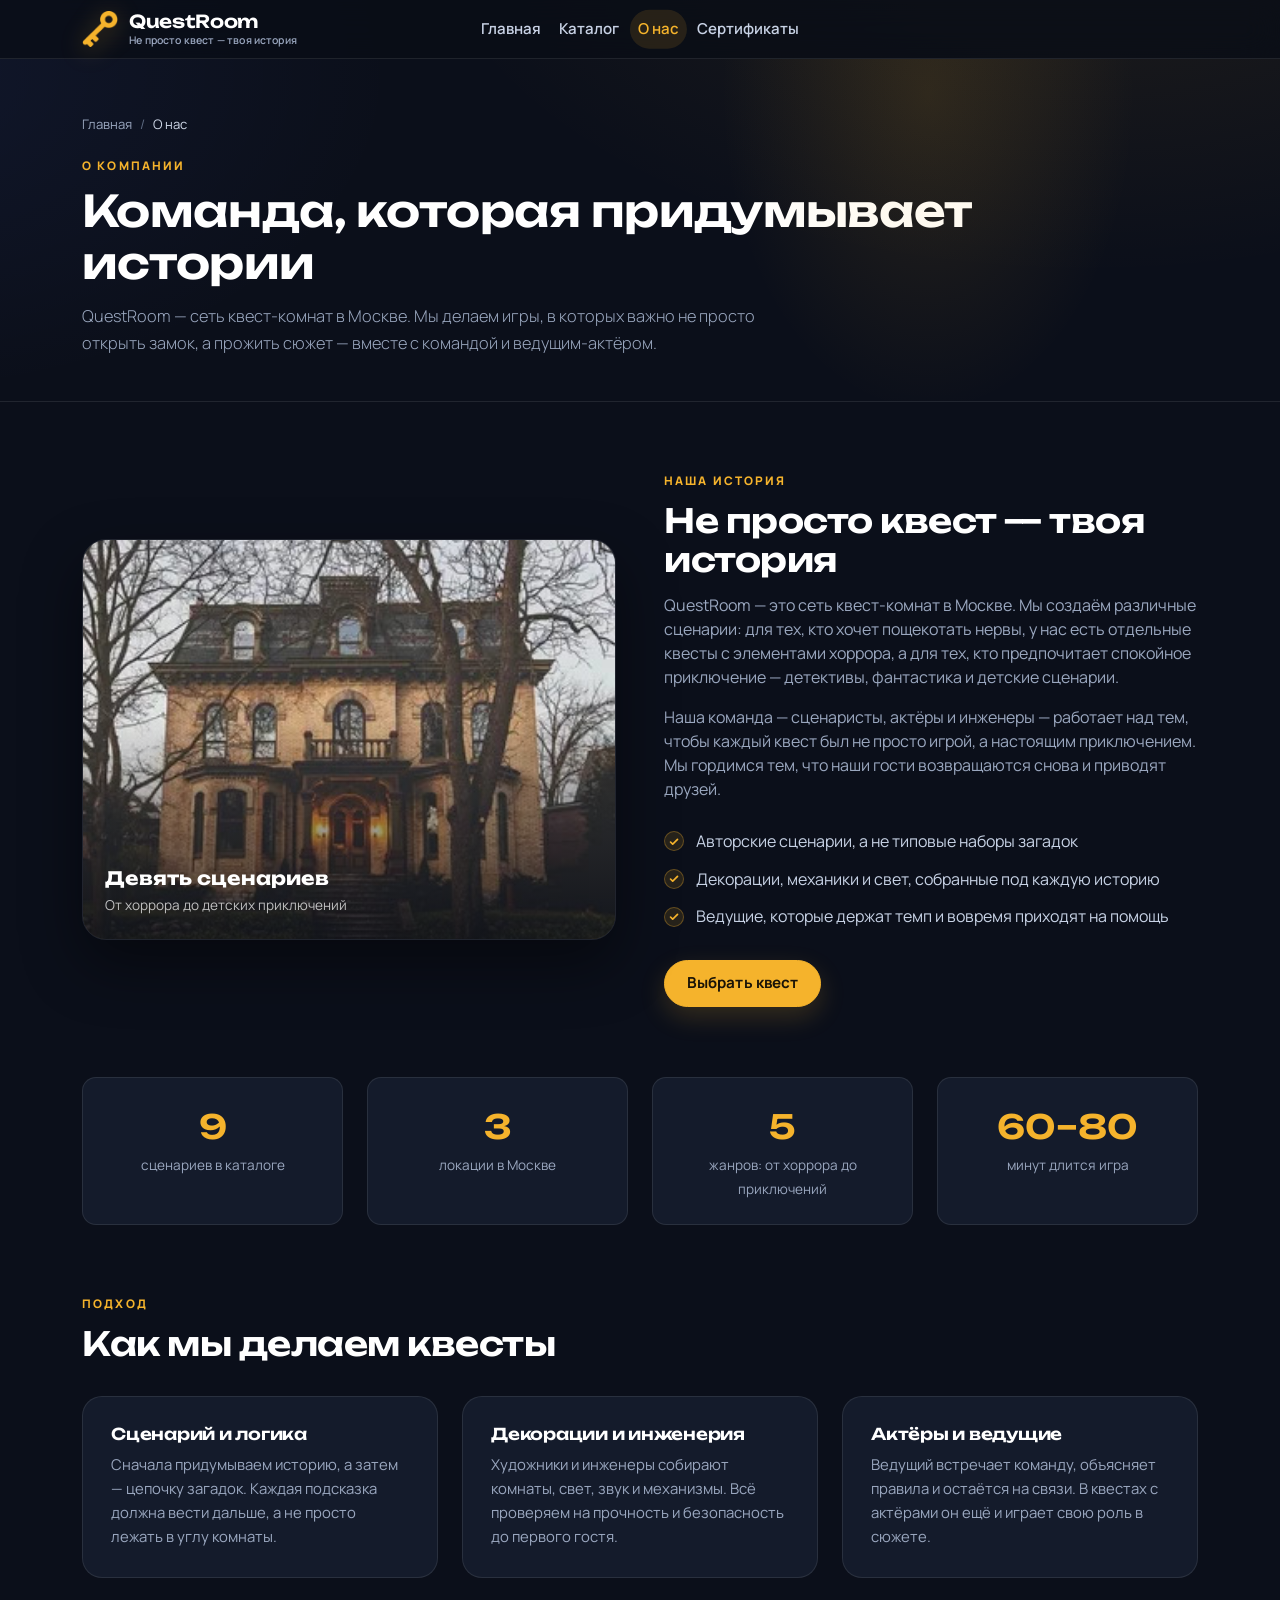
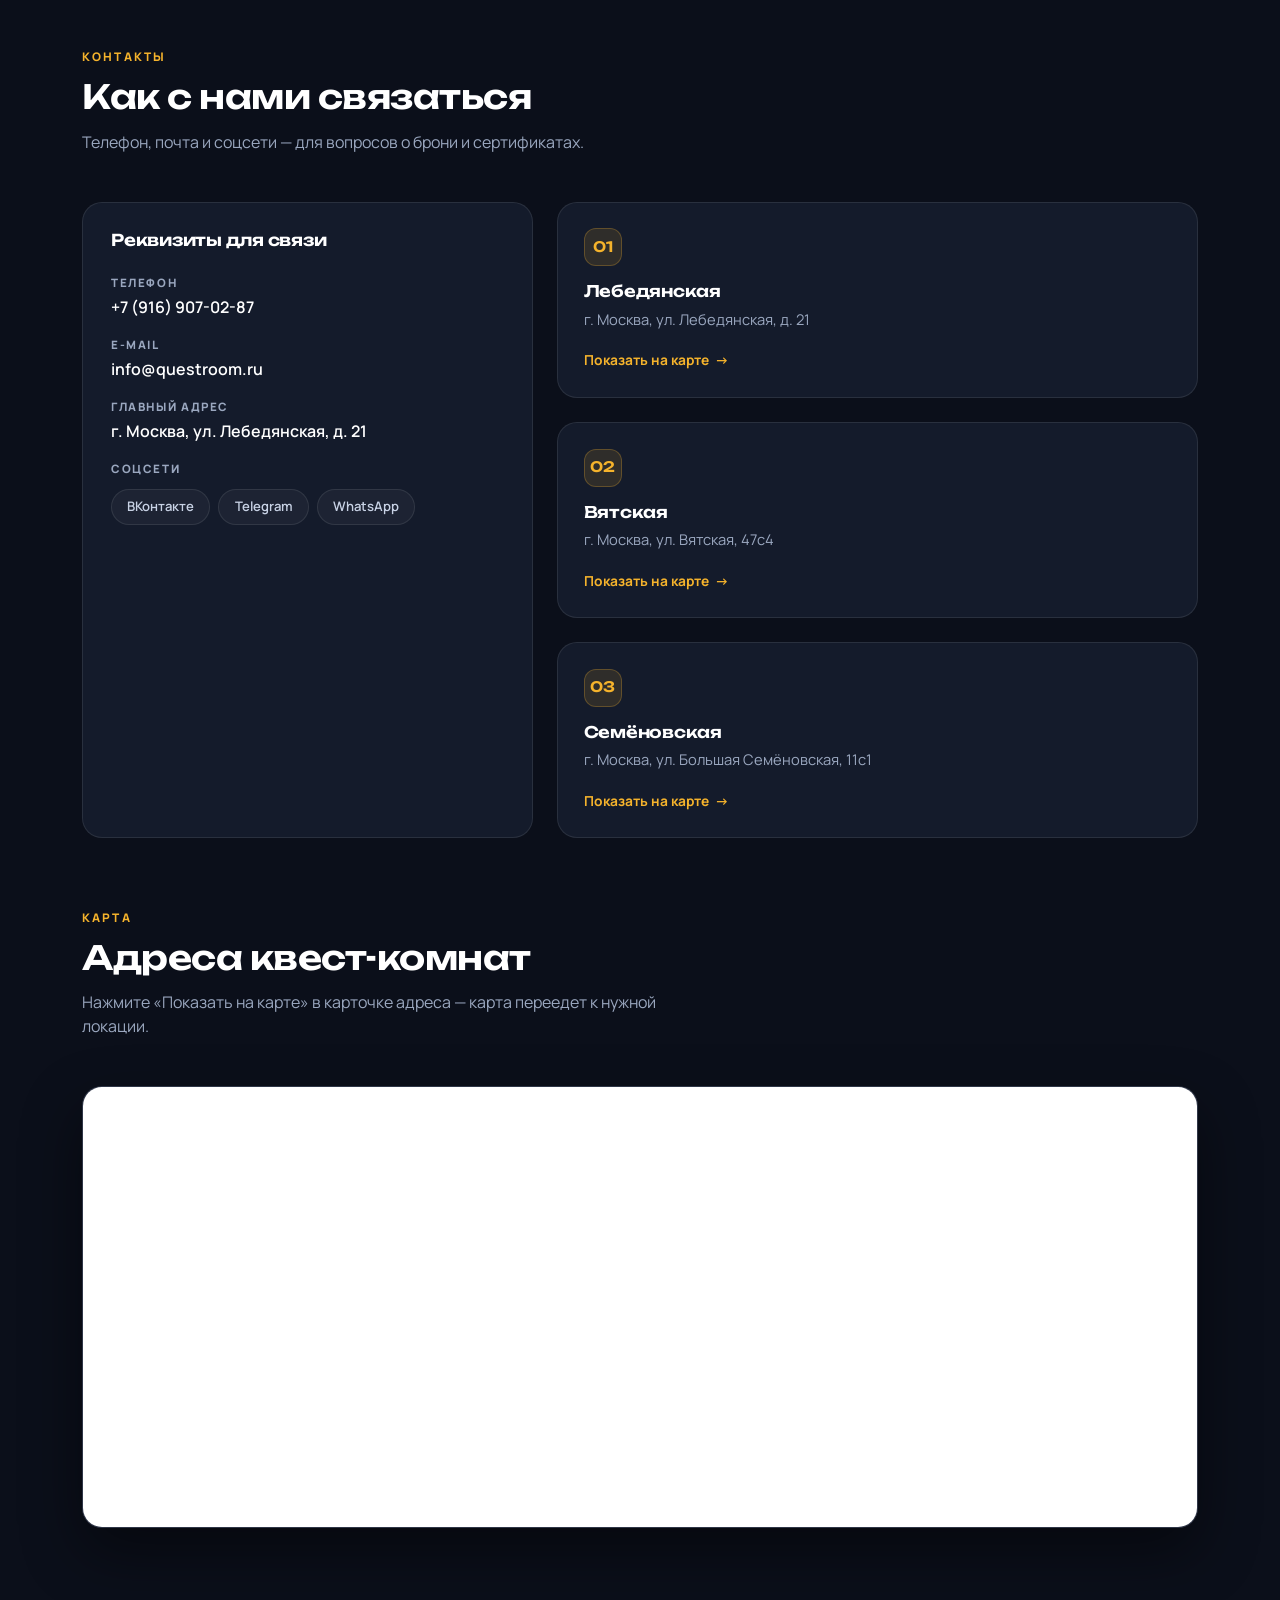
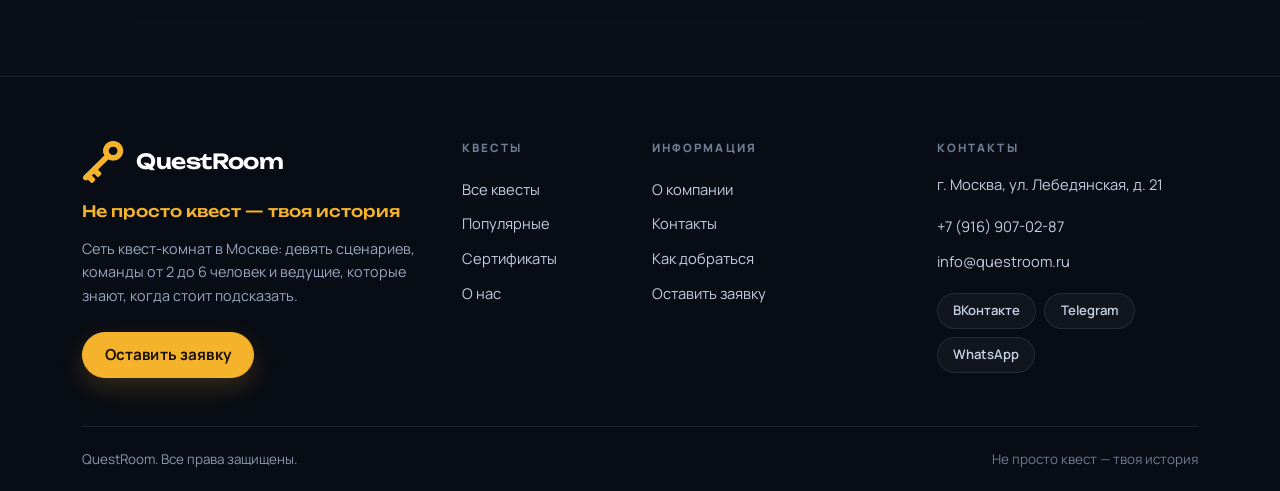
==== about.html @ 9e96d406 "Improve website" ====
<!DOCTYPE html>
<html lang="ru" data-bs-theme="dark">
<head>
  <meta charset="UTF-8">
  <meta name="viewport" content="width=device-width, initial-scale=1.0">
  <title>О компании — QuestRoom</title>
  <meta name="description" content="О компании QuestRoom: история, команда, адреса квест-комнат в Москве, контакты и карта.">
  <link rel="preconnect" href="https://fonts.googleapis.com">
  <link rel="preconnect" href="https://fonts.gstatic.com" crossorigin>
  <link href="https://fonts.googleapis.com/css2?family=Manrope:wght@400;500;600;700;800&family=Unbounded:wght@500;600;700&display=swap" rel="stylesheet">
  <link href="vendor/bootstrap/css/bootstrap.min.css" rel="stylesheet">
  <link rel="stylesheet" href="css/custom.css">
</head>
<body>

  <!-- Шапка -->
  <header class="site-header">
    <nav class="navbar navbar-expand-lg site-nav" aria-label="Основная навигация">
      <div class="container navbar-container">

        <a class="navbar-brand" href="index.html">
          <img src="images/quest-logo-gold.png" class="brand-logo" alt="" width="36" height="36">
          <span class="brand-text">
            <span class="brand-name">QuestRoom</span>
            <span class="brand-tagline">Не просто квест — твоя история</span>
          </span>
        </a>

        <button class="navbar-toggler" type="button" data-bs-toggle="collapse" data-bs-target="#mainNavbar" aria-controls="mainNavbar" aria-expanded="false" aria-label="Переключить навигацию">
          <span class="navbar-toggler-icon"></span>
        </button>

        <div class="collapse navbar-collapse" id="mainNavbar">
          <ul class="navbar-nav">
            <li class="nav-item"><a class="nav-link" href="index.html">Главная</a></li>
            <li class="nav-item"><a class="nav-link" href="catalog.html">Каталог</a></li>
            <li class="nav-item"><a class="nav-link active" aria-current="page" href="about.html">О нас</a></li>
            <li class="nav-item"><a class="nav-link" href="certificates.html">Сертификаты</a></li>
          </ul>
        </div>

      </div>
    </nav>
  </header>

  <section class="page-hero">
    <div class="container">
      <nav aria-label="breadcrumb">
        <ol class="breadcrumb">
          <li class="breadcrumb-item"><a href="index.html">Главная</a></li>
          <li class="breadcrumb-item active" aria-current="page">О нас</li>
        </ol>
      </nav>

      <span class="section-kicker">О компании</span>
      <h1>Команда, которая придумывает истории</h1>
      <p class="lead">
        QuestRoom — сеть квест-комнат в Москве. Мы делаем игры, в которых важно не просто
        открыть замок, а прожить сюжет — вместе с командой и ведущим-актёром.
      </p>
    </div>
  </section>

  <main>

    <!-- История компании -->
    <section class="section">
      <div class="container">
        <div class="row align-items-center g-4 g-lg-5">

          <div class="col-12 col-lg-6">
            <div class="about-media">
              <img src="images/quest-mansion.jpg" alt="Квест-комната «Тайна старого особняка»">
              <div class="about-media-caption">
                <strong>Девять сценариев</strong>
                <span>От хоррора до детских приключений</span>
              </div>
            </div>
          </div>

          <div class="col-12 col-lg-6">
            <span class="section-kicker">Наша история</span>
            <h2 class="section-title">Не просто квест — твоя история</h2>
            <p class="section-lead">
              QuestRoom — это сеть квест-комнат в Москве. Мы создаём различные сценарии:
              для тех, кто хочет пощекотать нервы, у нас есть отдельные квесты с элементами
              хоррора, а для тех, кто предпочитает спокойное приключение — детективы,
              фантастика и детские сценарии.
            </p>
            <p class="text-muted">
              Наша команда — сценаристы, актёры и инженеры — работает над тем, чтобы каждый
              квест был не просто игрой, а настоящим приключением. Мы гордимся тем, что наши
              гости возвращаются снова и приводят друзей.
            </p>
            <ul class="check-list">
              <li>Авторские сценарии, а не типовые наборы загадок</li>
              <li>Декорации, механики и свет, собранные под каждую историю</li>
              <li>Ведущие, которые держат темп и вовремя приходят на помощь</li>
            </ul>
            <a class="btn btn-primary" href="catalog.html">Выбрать квест</a>
          </div>

        </div>
      </div>
    </section>

    <!-- Цифры -->
    <section class="section pt-0">
      <div class="container">
        <div class="row g-4">
          <div class="col-6 col-lg-3">
            <div class="stat-card">
              <strong>9</strong>
              <span>сценариев в каталоге</span>
            </div>
          </div>
          <div class="col-6 col-lg-3">
            <div class="stat-card">
              <strong>3</strong>
              <span>локации в Москве</span>
            </div>
          </div>
          <div class="col-6 col-lg-3">
            <div class="stat-card">
              <strong>5</strong>
              <span>жанров: от хоррора до приключений</span>
            </div>
          </div>
          <div class="col-6 col-lg-3">
            <div class="stat-card">
              <strong>60–80</strong>
              <span>минут длится игра</span>
            </div>
          </div>
        </div>
      </div>
    </section>

    <!-- Как мы работаем -->
    <section class="section pt-0">
      <div class="container">
        <div class="section-head">
          <div>
            <span class="section-kicker">Подход</span>
            <h2 class="section-title">Как мы делаем квесты</h2>
          </div>
        </div>

        <div class="row g-4">
          <div class="col-12 col-md-4 d-flex">
            <div class="info-card">
              <h3>Сценарий и логика</h3>
              <p>
                Сначала придумываем историю, а затем — цепочку загадок. Каждая подсказка
                должна вести дальше, а не просто лежать в углу комнаты.
              </p>
            </div>
          </div>
          <div class="col-12 col-md-4 d-flex">
            <div class="info-card">
              <h3>Декорации и инженерия</h3>
              <p>
                Художники и инженеры собирают комнаты, свет, звук и механизмы. Всё
                проверяем на прочность и безопасность до первого гостя.
              </p>
            </div>
          </div>
          <div class="col-12 col-md-4 d-flex">
            <div class="info-card">
              <h3>Актёры и ведущие</h3>
              <p>
                Ведущий встречает команду, объясняет правила и остаётся на связи.
                В квестах с актёрами он ещё и играет свою роль в сюжете.
              </p>
            </div>
          </div>
        </div>
      </div>
    </section>

    <!-- Контакты и адреса -->
    <section class="section pt-0" id="contacts">
      <div class="container">
        <div class="section-head">
          <div>
            <span class="section-kicker">Контакты</span>
            <h2 class="section-title">Как с нами связаться</h2>
            <p class="section-lead">Телефон, почта и соцсети — для вопросов о брони и сертификатах.</p>
          </div>
        </div>

        <div class="row g-4">

          <div class="col-12 col-lg-5">
            <div class="info-card">
              <h3>Реквизиты для связи</h3>
              <ul class="contact-list mt-4">
                <li>
                  <span class="contact-label">Телефон</span>
                  <a href="tel:+79169070287">+7 (916) 907-02-87</a>
                </li>
                <li>
                  <span class="contact-label">E-mail</span>
                  <a href="mailto:info@questroom.ru">info@questroom.ru</a>
                </li>
                <li>
                  <span class="contact-label">Главный адрес</span>
                  <span>г. Москва, ул. Лебедянская, д. 21</span>
                </li>
                <li>
                  <span class="contact-label">Соцсети</span>
                  <ul class="socials mt-2">
                    <li><a href="#" aria-label="ВКонтакте — ссылка-заглушка">ВКонтакте</a></li>
                    <li><a href="#" aria-label="Telegram — ссылка-заглушка">Telegram</a></li>
                    <li><a href="#" aria-label="WhatsApp — ссылка-заглушка">WhatsApp</a></li>
                  </ul>
                </li>
              </ul>
            </div>
          </div>

          <div class="col-12 col-lg-7">
            <div class="row g-4">

              <div class="col-12">
                <div class="location-card">
                  <span class="location-number">01</span>
                  <h3>Лебедянская</h3>
                  <address>г. Москва, ул. Лебедянская, д. 21</address>
                  <button type="button" class="link-accent" data-map-lat="55.5880" data-map-lon="37.6725" data-map-zoom="16">
                    Показать на карте <span aria-hidden="true">→</span>
                  </button>
                </div>
              </div>

              <div class="col-12">
                <div class="location-card">
                  <span class="location-number">02</span>
                  <h3>Вятская</h3>
                  <address>г. Москва, ул. Вятская, 47с4</address>
                  <button type="button" class="link-accent" data-map-lat="55.8018" data-map-lon="37.5757" data-map-zoom="16">
                    Показать на карте <span aria-hidden="true">→</span>
                  </button>
                </div>
              </div>

              <div class="col-12">
                <div class="location-card">
                  <span class="location-number">03</span>
                  <h3>Семёновская</h3>
                  <address>г. Москва, ул. Большая Семёновская, 11с1</address>
                  <button type="button" class="link-accent" data-map-lat="55.7828" data-map-lon="37.7043" data-map-zoom="16">
                    Показать на карте <span aria-hidden="true">→</span>
                  </button>
                </div>
              </div>

            </div>
          </div>

        </div>
      </div>
    </section>

    <!-- Карта -->
    <section class="section pt-0" id="map">
      <div class="container">
        <div class="section-head">
          <div>
            <span class="section-kicker">Карта</span>
            <h2 class="section-title">Адреса квест-комнат</h2>
            <p class="section-lead">Нажмите «Показать на карте» в карточке адреса — карта переедет к нужной локации.</p>
          </div>
        </div>

        <div class="map-frame">
          <iframe
            id="quest-map"
            src="https://yandex.ru/map-widget/v1/?ll=37.665%2C55.695&amp;z=11&amp;pt=37.7416%2C55.6328%2Cpm2rdm~37.5757%2C55.8018%2Cpm2rdm~37.7043%2C55.7828%2Cpm2rdm"
            title="Карта квест-комнат QuestRoom в Москве"
            allowfullscreen
          ></iframe>
        </div>
      </div>
    </section>

  </main>

  <!-- Подвал -->
  <footer class="site-footer">
    <div class="container">
      <div class="row g-4 g-lg-4">

        <div class="col-12 col-lg-4">
          <a class="footer-brand" href="index.html">
            <img src="images/quest-logo-gold.png" alt="" width="42" height="42">
            <span class="brand-name">QuestRoom</span>
          </a>
          <p class="footer-slogan">Не просто квест — твоя история</p>
          <p class="footer-text">
            Сеть квест-комнат в Москве: девять сценариев, команды от 2 до 6 человек
            и ведущие, которые знают, когда стоит подсказать.
          </p>
          <a class="btn btn-primary" href="order.html">Оставить заявку</a>
        </div>

        <div class="col-6 col-lg-2">
          <h2 class="footer-title">Квесты</h2>
          <ul class="footer-links">
            <li><a href="catalog.html">Все квесты</a></li>
            <li><a href="index.html#popular">Популярные</a></li>
            <li><a href="certificates.html">Сертификаты</a></li>
            <li><a href="about.html">О нас</a></li>
          </ul>
        </div>

        <div class="col-6 col-lg-3">
          <h2 class="footer-title">Информация</h2>
          <ul class="footer-links">
            <li><a href="about.html">О компании</a></li>
            <li><a href="about.html#contacts">Контакты</a></li>
            <li><a href="about.html#map">Как добраться</a></li>
            <li><a href="order.html">Оставить заявку</a></li>
          </ul>
        </div>

        <div class="col-12 col-lg-3">
          <h2 class="footer-title">Контакты</h2>
          <address class="footer-address">г. Москва, ул. Лебедянская, д. 21</address>
          <ul class="footer-links mb-3">
            <li><a href="tel:+79169070287">+7 (916) 907-02-87</a></li>
            <li><a href="mailto:info@questroom.ru">info@questroom.ru</a></li>
          </ul>
          <ul class="socials">
            <li><a href="#" aria-label="ВКонтакте — ссылка-заглушка">ВКонтакте</a></li>
            <li><a href="#" aria-label="Telegram — ссылка-заглушка">Telegram</a></li>
            <li><a href="#" aria-label="WhatsApp — ссылка-заглушка">WhatsApp</a></li>
          </ul>
        </div>

      </div>

      <div class="footer-bottom">
        <p>QuestRoom. Все права защищены.</p>
        <p class="footer-tagline">Не просто квест — твоя история</p>
      </div>
    </div>
  </footer>

  <button type="button" class="position-fixed" id="backToTop" style="bottom: 24px; right: 24px; z-index: 1050;" aria-label="Наверх">
    🧩
  </button>

  <script src="vendor/bootstrap/js/bootstrap.bundle.min.js"></script>
  <script src="js/custom.js"></script>
  <script src="js/about.js"></script>
</body>
</html>
---- css/custom.css ----
/* ==========================================================================
   QuestRoom — фирменные стили
   Дополняют Bootstrap 5.3, не заменяя его сетку и компоненты.
   ========================================================================== */

:root {
  --qr-bg: #0b0f1a;
  --qr-bg-soft: #0e1422;
  --qr-surface: #141b2b;
  --qr-surface-2: #1a2235;
  --qr-border: rgba(255, 255, 255, 0.09);
  --qr-border-strong: rgba(255, 255, 255, 0.16);
  --qr-text: #eef2fa;
  --qr-muted: #9aa7bf;
  --qr-accent: #f5b32c;
  --qr-accent-hover: #ffc957;
  --qr-accent-soft: rgba(245, 179, 44, 0.12);
  --qr-accent-ink: #191307;
  --qr-radius: 20px;
  --qr-radius-sm: 14px;
  --qr-shadow: 0 24px 60px rgba(0, 0, 0, 0.45);
  --qr-font-display: "Unbounded", "Manrope", system-ui, -apple-system, sans-serif;
  --qr-font-body: "Manrope", system-ui, -apple-system, "Segoe UI", sans-serif;
}

[data-bs-theme="dark"] {
  --bs-body-bg: var(--qr-bg);
  --bs-body-color: var(--qr-text);
  --bs-emphasis-color: #ffffff;
  --bs-secondary-color: var(--qr-muted);
  --bs-secondary-rgb: 154, 167, 191;
  --bs-border-color: var(--qr-border);
  --bs-border-color-translucent: var(--qr-border);
  --bs-link-color: var(--qr-accent);
  --bs-link-hover-color: var(--qr-accent-hover);
  --bs-primary: var(--qr-accent);
  --bs-primary-rgb: 245, 179, 44;
  --bs-focus-ring-color: rgba(245, 179, 44, 0.35);
  --bs-tertiary-bg: var(--qr-surface-2);
  --bs-secondary-bg: var(--qr-surface);
}

html {
  color-scheme: dark;
  scroll-behavior: smooth;
  scroll-padding-top: 96px;
}

body {
  min-height: 100vh;
  font-family: var(--qr-font-body);
  background-color: var(--qr-bg);
  background-image:
    radial-gradient(1100px 620px at 85% -12%, rgba(245, 179, 44, 0.09), transparent 62%),
    radial-gradient(900px 560px at -10% 8%, rgba(88, 120, 255, 0.08), transparent 58%);
  background-repeat: no-repeat;
  background-attachment: fixed;
  color: var(--qr-text);
  -webkit-font-smoothing: antialiased;
}

::selection {
  background: var(--qr-accent);
  color: var(--qr-accent-ink);
}

h1, h2, h3, h4, h5, h6,
.h1, .h2, .h3, .h4, .h5, .h6 {
  font-family: var(--qr-font-display);
  font-weight: 600;
  letter-spacing: -0.015em;
  line-height: 1.18;
}

.display-title {
  font-family: var(--qr-font-display);
  font-size: clamp(2.15rem, 4.6vw, 3.85rem);
  font-weight: 600;
  line-height: 1.06;
  letter-spacing: -0.03em;
}

.accent {
  color: var(--qr-accent);
}

.text-muted {
  color: var(--qr-muted) !important;
}

a {
  text-decoration-thickness: 1px;
  text-underline-offset: 3px;
}

/* --------------------------------------------------------------------------
   Кнопки
   -------------------------------------------------------------------------- */

.btn {
  --bs-btn-font-weight: 700;
  --bs-btn-border-radius: 999px;
  --bs-btn-padding-x: 1.35rem;
  --bs-btn-padding-y: 0.68rem;
  --bs-btn-font-size: 0.95rem;
  letter-spacing: 0.01em;
}

.btn-lg {
  --bs-btn-padding-x: 1.7rem;
  --bs-btn-padding-y: 0.85rem;
  --bs-btn-font-size: 1rem;
  --bs-btn-border-radius: 999px;
}

.btn-sm {
  --bs-btn-padding-x: 1rem;
  --bs-btn-padding-y: 0.45rem;
  --bs-btn-font-size: 0.85rem;
}

.btn-primary {
  --bs-btn-color: var(--qr-accent-ink);
  --bs-btn-bg: var(--qr-accent);
  --bs-btn-border-color: var(--qr-accent);
  --bs-btn-hover-color: #120d04;
  --bs-btn-hover-bg: var(--qr-accent-hover);
  --bs-btn-hover-border-color: var(--qr-accent-hover);
  --bs-btn-active-color: #120d04;
  --bs-btn-active-bg: #e2a11e;
  --bs-btn-active-border-color: #e2a11e;
  --bs-btn-disabled-color: #2a2416;
  --bs-btn-disabled-bg: #8d7336;
  --bs-btn-disabled-border-color: #8d7336;
  --bs-btn-focus-shadow-rgb: 245, 179, 44;
  box-shadow: 0 10px 26px rgba(245, 179, 44, 0.18);
}

.btn-primary:hover {
  box-shadow: 0 12px 30px rgba(245, 179, 44, 0.28);
}

.btn-outline-primary {
  --bs-btn-color: var(--qr-accent);
  --bs-btn-border-color: rgba(245, 179, 44, 0.5);
  --bs-btn-hover-color: var(--qr-accent-ink);
  --bs-btn-hover-bg: var(--qr-accent);
  --bs-btn-hover-border-color: var(--qr-accent);
  --bs-btn-active-color: var(--qr-accent-ink);
  --bs-btn-active-bg: var(--qr-accent-hover);
  --bs-btn-active-border-color: var(--qr-accent-hover);
  --bs-btn-focus-shadow-rgb: 245, 179, 44;
}

.btn-outline-secondary {
  --bs-btn-color: #c8d2e6;
  --bs-btn-border-color: var(--qr-border-strong);
  --bs-btn-hover-color: #ffffff;
  --bs-btn-hover-bg: rgba(255, 255, 255, 0.08);
  --bs-btn-hover-border-color: rgba(255, 255, 255, 0.3);
  --bs-btn-active-bg: rgba(255, 255, 255, 0.12);
  --bs-btn-active-border-color: rgba(255, 255, 255, 0.35);
}

.btn-secondary {
  --bs-btn-bg: rgba(255, 255, 255, 0.08);
  --bs-btn-border-color: transparent;
  --bs-btn-hover-bg: rgba(255, 255, 255, 0.14);
  --bs-btn-hover-border-color: transparent;
}

/* --------------------------------------------------------------------------
   Шапка и навигация
   -------------------------------------------------------------------------- */

.site-header {
  position: sticky;
  top: 0;
  z-index: 1030;
}

.site-nav {
  padding: 0.7rem 0;
  background: rgba(9, 13, 22, 0.78);
  border-bottom: 1px solid var(--qr-border);
  backdrop-filter: blur(16px);
  -webkit-backdrop-filter: blur(16px);
}

.navbar-brand {
  display: inline-flex;
  align-items: center;
  gap: 0.7rem;
  padding: 0;
  margin: 0;
}

.brand-logo {
  width: 36px;
  height: 36px;
  object-fit: contain;
  filter: drop-shadow(0 4px 12px rgba(245, 179, 44, 0.35));
}

.brand-text {
  display: flex;
  flex-direction: column;
  line-height: 1.05;
}

.brand-name {
  font-family: var(--qr-font-display);
  font-size: 1.12rem;
  font-weight: 600;
  letter-spacing: -0.02em;
  color: #ffffff;
}

.brand-tagline {
  margin-top: 0.28rem;
  font-size: 0.66rem;
  font-weight: 600;
  letter-spacing: 0.015em;
  color: var(--qr-muted);
}

.site-nav .nav-link {
  padding: 0.5rem 0.95rem;
  border-radius: 999px;
  font-size: 0.94rem;
  font-weight: 600;
  color: #c8d2e5;
  transition: color 0.18s ease, background-color 0.18s ease;
}

.site-nav .nav-link:hover,
.site-nav .nav-link:focus-visible {
  color: #ffffff;
  background: rgba(255, 255, 255, 0.06);
}

.site-nav .nav-link.active {
  color: var(--qr-accent);
  background: var(--qr-accent-soft);
}

.navbar-toggler {
  padding: 0.45rem 0.6rem;
  border: 1px solid var(--qr-border-strong);
  border-radius: 12px;
}

.navbar-toggler:focus {
  box-shadow: 0 0 0 0.2rem rgba(245, 179, 44, 0.25);
}

.navbar-toggler-icon {
  width: 1.35em;
  height: 1.35em;
  background-image: url("data:image/svg+xml,%3csvg xmlns='http://www.w3.org/2000/svg' viewBox='0 0 30 30'%3e%3cpath stroke='rgba%28255, 255, 255, 0.85%29' stroke-linecap='round' stroke-miterlimit='10' stroke-width='2' d='M4 7h22M4 15h22M4 23h22'/%3e%3c/svg%3e");
}

@media (min-width: 992px) {
  .navbar-container {
    position: relative;
  }

  .navbar-container .navbar-collapse {
    position: absolute;
    top: 50%;
    left: 50%;
    flex-grow: 0;
    flex-basis: auto;
    transform: translate(-50%, -50%);
  }

  .navbar-container .navbar-nav {
    align-items: center;
    gap: 0.15rem;
    white-space: nowrap;
  }
}

@media (max-width: 991.98px) {
  .site-nav .navbar-collapse {
    margin-top: 0.85rem;
    padding-top: 0.75rem;
    border-top: 1px solid var(--qr-border);
  }

  .site-nav .navbar-nav {
    gap: 0.15rem;
  }

  .site-nav .nav-link {
    padding: 0.6rem 0.85rem;
  }
}

/* --------------------------------------------------------------------------
   Hero
   -------------------------------------------------------------------------- */

.hero {
  position: relative;
  padding: clamp(2.75rem, 6vw, 5rem) 0 clamp(2.5rem, 5vw, 4rem);
  overflow: hidden;
}

.hero::before {
  content: "";
  position: absolute;
  top: -30%;
  right: -10%;
  width: 60%;
  height: 90%;
  background: radial-gradient(closest-side, rgba(245, 179, 44, 0.16), transparent 75%);
  pointer-events: none;
}

.hero-eyebrow {
  display: inline-flex;
  align-items: center;
  gap: 0.5rem;
  padding: 0.4rem 0.85rem;
  margin-bottom: 1.35rem;
  font-size: 0.76rem;
  font-weight: 700;
  letter-spacing: 0.16em;
  text-transform: uppercase;
  color: var(--qr-accent);
  background: var(--qr-accent-soft);
  border: 1px solid rgba(245, 179, 44, 0.25);
  border-radius: 999px;
}

.hero-eyebrow::before {
  content: "";
  width: 6px;
  height: 6px;
  border-radius: 50%;
  background: var(--qr-accent);
  box-shadow: 0 0 0 4px rgba(245, 179, 44, 0.15);
}

.hero-subtitle {
  max-width: 33rem;
  margin: 1.4rem 0 2rem;
  font-size: 1.08rem;
  line-height: 1.65;
  color: var(--qr-muted);
}

.hero-actions {
  display: flex;
  flex-wrap: wrap;
  gap: 0.75rem;
  margin-bottom: 2.4rem;
}

.hero-stats {
  display: flex;
  flex-wrap: wrap;
  gap: 1.5rem 2.5rem;
  padding-top: 1.6rem;
  border-top: 1px solid var(--qr-border);
}

.hero-stats strong {
  display: block;
  font-family: var(--qr-font-display);
  font-size: 1.35rem;
  font-weight: 600;
  color: #ffffff;
}

.hero-stats span {
  font-size: 0.82rem;
  color: var(--qr-muted);
}

/* Карусель в hero */
.hero-carousel {
  border-radius: 24px;
  overflow: hidden;
  border: 1px solid var(--qr-border);
  box-shadow: var(--qr-shadow);
  background: var(--qr-surface);
}

.hero-carousel .carousel-item img {
  width: 100%;
  aspect-ratio: 4 / 3;
  object-fit: cover;
}

.hero-carousel .carousel-caption {
  right: 0;
  bottom: 0;
  left: 0;
  padding: 3.5rem 1.5rem 1.4rem;
  text-align: left;
  background: linear-gradient(180deg, transparent, rgba(7, 10, 18, 0.55) 45%, rgba(7, 10, 18, 0.94));
}

.hero-carousel .carousel-caption h2 {
  margin: 0.45rem 0 0.3rem;
  font-size: clamp(1.05rem, 1.7vw, 1.4rem);
  color: #ffffff;
}

.hero-carousel .carousel-caption p {
  margin: 0;
  font-size: 0.84rem;
  font-weight: 600;
  color: rgba(255, 255, 255, 0.75);
}

.hero-carousel .badge {
  font-size: 0.68rem;
  letter-spacing: 0.06em;
  text-transform: uppercase;
}

.hero-carousel .carousel-indicators {
  right: 1.5rem;
  bottom: 0.65rem;
  left: auto;
  margin: 0;
}

.hero-carousel .carousel-indicators [data-bs-target] {
  width: 22px;
  height: 3px;
  margin: 0 3px;
  border: 0;
  border-radius: 999px;
  background-color: rgba(255, 255, 255, 0.45);
}

.hero-carousel .carousel-indicators .active {
  background-color: var(--qr-accent);
}

.hero-carousel .carousel-control-prev,
.hero-carousel .carousel-control-next {
  width: 44px;
  height: 44px;
  top: 50%;
  margin-top: -22px;
  background: rgba(9, 13, 22, 0.65);
  border: 1px solid rgba(255, 255, 255, 0.16);
  border-radius: 50%;
  opacity: 0;
  transition: opacity 0.2s ease, background-color 0.2s ease;
}

.hero-carousel:hover .carousel-control-prev,
.hero-carousel:hover .carousel-control-next,
.hero-carousel:focus-within .carousel-control-prev,
.hero-carousel:focus-within .carousel-control-next {
  opacity: 1;
}

.hero-carousel .carousel-control-prev {
  left: 0.85rem;
}

.hero-carousel .carousel-control-next {
  right: 0.85rem;
}

.hero-carousel .carousel-control-prev:hover,
.hero-carousel .carousel-control-next:hover {
  background: var(--qr-accent);
}

.hero-carousel .carousel-control-prev-icon,
.hero-carousel .carousel-control-next-icon {
  width: 1.1rem;
  height: 1.1rem;
}

/* --------------------------------------------------------------------------
   Секции и заголовки
   -------------------------------------------------------------------------- */

.section {
  padding: clamp(2.75rem, 5.5vw, 4.5rem) 0;
}

.section-kicker {
  display: block;
  margin-bottom: 0.7rem;
  font-size: 0.74rem;
  font-weight: 800;
  letter-spacing: 0.18em;
  text-transform: uppercase;
  color: var(--qr-accent);
}

.section-title {
  margin-bottom: 0;
  font-size: clamp(1.6rem, 2.6vw, 2.25rem);
  color: #ffffff;
}

.section-head {
  display: flex;
  flex-wrap: wrap;
  align-items: flex-end;
  justify-content: space-between;
  gap: 1rem;
  margin-bottom: 2rem;
}

.section-lead {
  max-width: 38rem;
  margin-top: 0.85rem;
  color: var(--qr-muted);
}

/* --------------------------------------------------------------------------
   Карточки
   -------------------------------------------------------------------------- */

.card {
  --bs-card-bg: var(--qr-surface);
  --bs-card-border-color: var(--qr-border);
  --bs-card-border-radius: var(--qr-radius);
  --bs-card-inner-border-radius: calc(var(--qr-radius) - 1px);
  --bs-card-cap-bg: transparent;
  --bs-card-color: var(--qr-text);
  color: var(--qr-text);
}

.quest-card {
  width: 100%;
  overflow: hidden;
  transition: transform 0.22s ease, border-color 0.22s ease, box-shadow 0.22s ease;
}

.quest-card:hover {
  transform: translateY(-6px);
  border-color: rgba(245, 179, 44, 0.32);
  box-shadow: 0 22px 45px rgba(0, 0, 0, 0.4);
}

.quest-card .card-img-top {
  height: 210px;
  object-fit: cover;
  transition: transform 0.5s ease;
}

.quest-card:hover .card-img-top {
  transform: scale(1.04);
}

.quest-card .card-img-wrap {
  overflow: hidden;
  position: relative;
}

.quest-card .card-body {
  padding: 1.5rem;
}

.quest-card .card-title {
  color: #ffffff;
}

.quest-card .price {
  font-family: var(--qr-font-display);
  font-size: 1.22rem;
  font-weight: 600;
  color: #ffffff;
}

.quest-card .badge {
  flex-shrink: 0;
  border-radius: 999px;
  font-size: 0.7rem;
  letter-spacing: 0.04em;
  text-transform: uppercase;
}

.badge {
  padding: 0.45em 0.75em;
  font-weight: 700;
}

.feature-card {
  width: 100%;
  height: 100%;
  padding: 1.8rem;
  background: linear-gradient(155deg, var(--qr-surface-2), var(--qr-surface));
  border: 1px solid var(--qr-border);
  border-radius: var(--qr-radius);
}

.feature-number {
  display: inline-flex;
  align-items: center;
  justify-content: center;
  width: 46px;
  height: 46px;
  margin-bottom: 1.15rem;
  font-family: var(--qr-font-display);
  font-size: 0.95rem;
  font-weight: 600;
  color: var(--qr-accent);
  background: var(--qr-accent-soft);
  border: 1px solid rgba(245, 179, 44, 0.22);
  border-radius: 14px;
}

.feature-card h3 {
  font-size: 1.05rem;
  color: #ffffff;
}

.feature-card p {
  margin-bottom: 0;
  font-size: 0.93rem;
  line-height: 1.6;
  color: var(--qr-muted);
}

/* --------------------------------------------------------------------------
   О компании (главная) и контентные блоки
   -------------------------------------------------------------------------- */

.about-media {
  position: relative;
  overflow: hidden;
  border: 1px solid var(--qr-border);
  border-radius: 24px;
  box-shadow: var(--qr-shadow);
}

.about-media img {
  width: 100%;
  aspect-ratio: 4 / 3;
  object-fit: cover;
}

.about-media::after {
  content: "";
  position: absolute;
  inset: 0;
  background: linear-gradient(180deg, transparent 45%, rgba(7, 10, 18, 0.75));
  pointer-events: none;
}

.about-media-caption {
  position: absolute;
  right: 1.4rem;
  bottom: 1.4rem;
  left: 1.4rem;
  z-index: 1;
}

.about-media-caption strong {
  display: block;
  font-family: var(--qr-font-display);
  font-size: 1.15rem;
  color: #ffffff;
}

.about-media-caption span {
  font-size: 0.85rem;
  color: rgba(255, 255, 255, 0.72);
}

.check-list {
  display: grid;
  gap: 0.85rem;
  padding: 0;
  margin: 1.75rem 0 2rem;
  list-style: none;
}

.check-list li {
  position: relative;
  padding-left: 2rem;
  color: #c7d2e5;
}

.check-list li::before {
  content: "";
  position: absolute;
  top: 0.15rem;
  left: 0;
  width: 1.25rem;
  height: 1.25rem;
  border-radius: 50%;
  background: var(--qr-accent-soft)
    url("data:image/svg+xml,%3csvg xmlns='http://www.w3.org/2000/svg' viewBox='0 0 16 16' fill='%23f5b32c'%3e%3cpath d='M12.7 4.3a1 1 0 0 0-1.4 0L6.5 9.1 4.7 7.3a1 1 0 0 0-1.4 1.4l2.5 2.5a1 1 0 0 0 1.4 0l5.5-5.5a1 1 0 0 0 0-1.4z'/%3e%3c/svg%3e")
    center / 0.85rem no-repeat;
  border: 1px solid rgba(245, 179, 44, 0.3);
}

/* --------------------------------------------------------------------------
   Внутренние страницы
   -------------------------------------------------------------------------- */

.page-hero {
  position: relative;
  padding: clamp(2.25rem, 4.5vw, 3.5rem) 0 clamp(1.75rem, 3.5vw, 2.75rem);
  border-bottom: 1px solid var(--qr-border);
  overflow: hidden;
}

.page-hero::before {
  content: "";
  position: absolute;
  top: -120%;
  right: 5%;
  width: 45%;
  height: 260%;
  background: radial-gradient(closest-side, rgba(245, 179, 44, 0.12), transparent 72%);
  pointer-events: none;
}

.page-hero h1 {
  margin-bottom: 0.85rem;
  font-size: clamp(1.85rem, 3.4vw, 2.85rem);
  color: #ffffff;
}

.page-hero .lead {
  max-width: 46rem;
  margin-bottom: 0;
  font-size: 1.02rem;
  line-height: 1.65;
  color: var(--qr-muted);
}

.breadcrumb {
  --bs-breadcrumb-divider-color: #5d6a82;
  --bs-breadcrumb-item-active-color: #cfd8e8;
  margin-bottom: 1.4rem;
  font-size: 0.82rem;
}

.breadcrumb a {
  color: var(--qr-muted);
  text-decoration: none;
}

.breadcrumb a:hover {
  color: var(--qr-accent);
}

/* Каталог */
.catalog-filters {
  position: sticky;
  top: 96px;
  z-index: 10;
}

.catalog-filters .card-body {
  padding: 1.5rem;
}

.form-label {
  margin-bottom: 0.4rem;
  font-size: 0.85rem;
  font-weight: 600;
  color: #c3cee1;
}

.form-control,
.form-select {
  padding: 0.65rem 0.9rem;
  color: var(--qr-text);
  background-color: rgba(255, 255, 255, 0.04);
  border-color: var(--qr-border-strong);
  border-radius: 12px;
}

.form-control:focus,
.form-select:focus {
  color: var(--qr-text);
  background-color: rgba(255, 255, 255, 0.06);
  border-color: var(--qr-accent);
  box-shadow: 0 0 0 0.2rem rgba(245, 179, 44, 0.18);
}

.form-control::placeholder {
  color: #6f7d95;
}

/* Нативные выпадающие списки: тёмный фон и светлый текст option */
.form-select {
  color-scheme: dark;
}

.form-select option,
.form-select optgroup {
  color: var(--qr-text);
  background-color: var(--qr-surface);
}

.form-select option:checked {
  color: #ffffff;
  background-color: #2a3346;
}

.input-group-text {
  color: #c3cee1;
  background-color: rgba(255, 255, 255, 0.06);
  border-color: var(--qr-border-strong);
  border-radius: 12px;
}

.form-check-input {
  background-color: rgba(255, 255, 255, 0.06);
  border-color: var(--qr-border-strong);
}

.form-check-input:checked {
  background-color: var(--qr-accent);
  border-color: var(--qr-accent);
}

.form-check-input:focus {
  border-color: var(--qr-accent);
  box-shadow: 0 0 0 0.2rem rgba(245, 179, 44, 0.2);
}

.form-check-label {
  font-size: 0.9rem;
  color: #c3cee1;
}

/* Страница квеста */
.quest-detail-image {
  width: 100%;
  height: 100%;
  min-height: 320px;
  max-height: 460px;
  object-fit: cover;
  object-position: center;
  border-radius: var(--qr-radius);
}

.quest-detail-media {
  overflow: hidden;
  border: 1px solid var(--qr-border);
  border-radius: var(--qr-radius);
}

.quest-price {
  font-family: var(--qr-font-display);
  font-size: clamp(1.5rem, 2.4vw, 2rem);
  font-weight: 600;
  color: var(--qr-accent);
}

/* Таблицы */
.table {
  --bs-table-bg: transparent;
  --bs-table-color: var(--qr-text);
  --bs-table-border-color: var(--qr-border);
  --bs-table-striped-bg: rgba(255, 255, 255, 0.035);
  --bs-table-striped-color: var(--qr-text);
  --bs-table-hover-bg: rgba(255, 255, 255, 0.05);
  margin-bottom: 0;
}

.table > :not(caption) > * > * {
  padding: 0.9rem 1.1rem;
}

.table th {
  width: 38%;
  font-weight: 600;
  color: #c3cee1;
}

/* Аккордеон */
.accordion {
  --bs-accordion-color: var(--qr-muted);
  --bs-accordion-bg: var(--qr-surface);
  --bs-accordion-border-color: var(--qr-border);
  --bs-accordion-border-radius: var(--qr-radius-sm);
  --bs-accordion-inner-border-radius: var(--qr-radius-sm);
  --bs-accordion-btn-color: #ffffff;
  --bs-accordion-btn-bg: transparent;
  --bs-accordion-active-color: var(--qr-accent);
  --bs-accordion-active-bg: rgba(245, 179, 44, 0.06);
  --bs-accordion-btn-focus-border-color: var(--qr-accent);
  --bs-accordion-btn-focus-box-shadow: 0 0 0 0.2rem rgba(245, 179, 44, 0.16);
  --bs-accordion-btn-icon: url("data:image/svg+xml,%3csvg xmlns='http://www.w3.org/2000/svg' viewBox='0 0 16 16' fill='%23f5b32c'%3e%3cpath fill-rule='evenodd' d='M1.646 4.646a.5.5 0 0 1 .708 0L8 10.293l5.646-5.647a.5.5 0 0 1 .708.708l-6 6a.5.5 0 0 1-.708 0l-6-6a.5.5 0 0 1 0-.708z'/%3e%3c/svg%3e");
  --bs-accordion-btn-active-icon: var(--bs-accordion-btn-icon);
}

.accordion-item {
  margin-bottom: 0.75rem;
  overflow: hidden;
  border-radius: var(--qr-radius-sm);
}

.accordion-button {
  padding: 1.15rem 1.35rem;
  font-size: 0.98rem;
  font-weight: 600;
}

.accordion-button:not(.collapsed) {
  box-shadow: none;
}

.accordion-body {
  padding: 0 1.35rem 1.35rem;
  font-size: 0.94rem;
  line-height: 1.65;
}

/* Модальное окно */
.modal-content {
  background: var(--qr-surface);
  border: 1px solid var(--qr-border);
  border-radius: var(--qr-radius);
  box-shadow: var(--qr-shadow);
}

.modal-header,
.modal-footer {
  border-color: var(--qr-border);
}

.modal-header {
  padding: 1.35rem 1.5rem;
}

.modal-body {
  padding: 1.5rem;
}

.modal-footer {
  padding: 1.1rem 1.5rem;
}

.btn-close {
  filter: invert(1) grayscale(1) brightness(200%);
}

/* --------------------------------------------------------------------------
   Заголовки / карточки страницы «О нас»
   -------------------------------------------------------------------------- */

.stat-card {
  width: 100%;
  height: 100%;
  padding: 1.5rem;
  text-align: center;
  background: var(--qr-surface);
  border: 1px solid var(--qr-border);
  border-radius: var(--qr-radius-sm);
}

.stat-card strong {
  display: block;
  font-family: var(--qr-font-display);
  font-size: clamp(1.6rem, 2.6vw, 2.1rem);
  font-weight: 600;
  color: var(--qr-accent);
}

.stat-card span {
  font-size: 0.85rem;
  color: var(--qr-muted);
}

.info-card {
  width: 100%;
  height: 100%;
  padding: 1.75rem;
  background: var(--qr-surface);
  border: 1px solid var(--qr-border);
  border-radius: var(--qr-radius);
}

.info-card h3 {
  margin-bottom: 0.6rem;
  font-size: 1.02rem;
  color: #ffffff;
}

.info-card p {
  margin-bottom: 0;
  font-size: 0.93rem;
  line-height: 1.6;
  color: var(--qr-muted);
}

.location-card {
  width: 100%;
  height: 100%;
  padding: 1.6rem;
  background: var(--qr-surface);
  border: 1px solid var(--qr-border);
  border-radius: var(--qr-radius);
}

.location-number {
  display: inline-flex;
  align-items: center;
  justify-content: center;
  width: 38px;
  height: 38px;
  margin-bottom: 1rem;
  font-family: var(--qr-font-display);
  font-size: 0.9rem;
  font-weight: 600;
  color: var(--qr-accent);
  background: var(--qr-accent-soft);
  border: 1px solid rgba(245, 179, 44, 0.25);
  border-radius: 12px;
}

.location-card h3 {
  margin-bottom: 0.4rem;
  font-size: 1rem;
  color: #ffffff;
}

.location-card address {
  margin-bottom: 1.1rem;
  font-size: 0.92rem;
  color: var(--qr-muted);
}

.link-accent {
  display: inline-flex;
  align-items: center;
  gap: 0.4rem;
  padding: 0;
  font-size: 0.86rem;
  font-weight: 700;
  color: var(--qr-accent);
  text-decoration: none;
  background: none;
  border: 0;
}

.link-accent:hover {
  color: var(--qr-accent-hover);
  text-decoration: underline;
}

.contact-list {
  display: grid;
  gap: 1.1rem;
  padding: 0;
  margin: 0;
  list-style: none;
}

.contact-list li {
  display: flex;
  flex-direction: column;
  gap: 0.2rem;
}

.contact-list .contact-label {
  font-size: 0.72rem;
  font-weight: 800;
  letter-spacing: 0.14em;
  text-transform: uppercase;
  color: var(--qr-muted);
}

.contact-list a,
.contact-list span {
  font-size: 1rem;
  font-weight: 600;
  color: #ffffff;
  text-decoration: none;
}

.contact-list a:hover {
  color: var(--qr-accent);
}

.socials {
  display: flex;
  flex-wrap: wrap;
  gap: 0.5rem;
  padding: 0;
  margin: 0;
  list-style: none;
}

.socials a {
  display: inline-flex;
  padding: 0.45rem 0.95rem;
  font-size: 0.82rem;
  font-weight: 600;
  color: #c8d2e5;
  text-decoration: none;
  background: rgba(255, 255, 255, 0.04);
  border: 1px solid var(--qr-border);
  border-radius: 999px;
  transition: color 0.18s ease, border-color 0.18s ease;
}

.socials a:hover {
  color: var(--qr-accent);
  border-color: rgba(245, 179, 44, 0.45);
}

.map-frame {
  overflow: hidden;
  border: 1px solid var(--qr-border);
  border-radius: var(--qr-radius);
  box-shadow: var(--qr-shadow);
  background: var(--qr-surface-2);
}

.map-frame iframe {
  display: block;
  width: 100%;
  height: 440px;
  border: 0;
}

/* --------------------------------------------------------------------------
   Сертификаты
   -------------------------------------------------------------------------- */

.cert-card {
  position: relative;
  display: flex;
  flex-direction: column;
  width: 100%;
  height: 100%;
  padding: 2rem;
  overflow: hidden;
  background: linear-gradient(160deg, var(--qr-surface-2), var(--qr-surface));
  border: 1px solid var(--qr-border);
  border-radius: var(--qr-radius);
  transition: transform 0.22s ease, border-color 0.22s ease, box-shadow 0.22s ease;
}

.cert-card:hover {
  transform: translateY(-5px);
  border-color: rgba(245, 179, 44, 0.35);
  box-shadow: 0 22px 45px rgba(0, 0, 0, 0.4);
}

.cert-card--featured {
  border-color: rgba(245, 179, 44, 0.55);
  background:
    radial-gradient(420px 220px at 100% 0%, rgba(245, 179, 44, 0.16), transparent 70%),
    linear-gradient(160deg, var(--qr-surface-2), var(--qr-surface));
}

.cert-card__tag {
  position: absolute;
  top: 1.5rem;
  right: 1.5rem;
}

.cert-card__name {
  margin-bottom: 0.6rem;
  padding-right: 5rem;
  font-size: 1.25rem;
  color: #ffffff;
}

.cert-card__price {
  margin-bottom: 1.1rem;
  font-family: var(--qr-font-display);
  font-size: 2.15rem;
  font-weight: 600;
  color: var(--qr-accent);
}

.cert-card__price small {
  font-family: var(--qr-font-body);
  font-size: 0.82rem;
  font-weight: 600;
  color: var(--qr-muted);
}

.cert-card__text {
  font-size: 0.93rem;
  line-height: 1.6;
  color: var(--qr-muted);
}

.cert-list {
  display: grid;
  gap: 0.7rem;
  padding: 0;
  margin: 1.5rem 0 1.75rem;
  list-style: none;
}

.cert-list li {
  display: flex;
  gap: 0.6rem;
  font-size: 0.89rem;
  color: #c7d2e5;
}

.cert-list li::before {
  content: "✓";
  flex-shrink: 0;
  font-weight: 800;
  color: var(--qr-accent);
}

.cert-card .btn {
  margin-top: auto;
}

.step-card {
  position: relative;
  width: 100%;
  height: 100%;
  padding: 1.75rem;
  background: var(--qr-surface);
  border: 1px solid var(--qr-border);
  border-radius: var(--qr-radius);
}

.step-number {
  display: block;
  margin-bottom: 0.8rem;
  font-family: var(--qr-font-display);
  font-size: 1.9rem;
  font-weight: 600;
  color: rgba(245, 179, 44, 0.55);
  line-height: 1;
}

.step-card h3 {
  font-size: 1rem;
  color: #ffffff;
}

.step-card p {
  margin-bottom: 0;
  font-size: 0.92rem;
  line-height: 1.6;
  color: var(--qr-muted);
}

/* CTA-полоса */
.cta-band {
  position: relative;
  padding: clamp(2rem, 4vw, 3rem);
  overflow: hidden;
  background:
    radial-gradient(600px 280px at 100% 0%, rgba(245, 179, 44, 0.2), transparent 70%),
    linear-gradient(135deg, var(--qr-surface-2), var(--qr-surface));
  border: 1px solid rgba(245, 179, 44, 0.28);
  border-radius: calc(var(--qr-radius) + 6px);
}

.cta-band h2 {
  margin-bottom: 0.7rem;
  font-size: clamp(1.4rem, 2.4vw, 2rem);
  color: #ffffff;
}

.cta-band p {
  max-width: 34rem;
  margin-bottom: 0;
  color: var(--qr-muted);
}

/* --------------------------------------------------------------------------
   Подвал
   -------------------------------------------------------------------------- */

.site-footer {
  margin-top: clamp(3rem, 6vw, 5rem);
  padding-top: clamp(2.75rem, 5vw, 4rem);
  background: #080c14;
  border-top: 1px solid var(--qr-border);
}

.footer-brand {
  display: inline-flex;
  align-items: center;
  gap: 0.75rem;
  margin-bottom: 1.1rem;
  text-decoration: none;
}

.footer-brand img {
  width: 42px;
  height: 42px;
  object-fit: contain;
}

.footer-brand .brand-name {
  font-size: 1.3rem;
}

.footer-slogan {
  margin-bottom: 0.85rem;
  font-family: var(--qr-font-display);
  font-size: 0.98rem;
  font-weight: 500;
  line-height: 1.45;
  color: var(--qr-accent);
}

.footer-text {
  max-width: 24rem;
  margin-bottom: 1.5rem;
  font-size: 0.9rem;
  line-height: 1.65;
  color: var(--qr-muted);
}

.footer-phone {
  display: inline-block;
  margin-top: 1.1rem;
  font-family: var(--qr-font-display);
  font-size: 1.12rem;
  font-weight: 600;
  color: #ffffff;
  text-decoration: none;
}

.footer-phone:hover {
  color: var(--qr-accent);
}

.footer-title {
  margin-bottom: 1.15rem;
  font-family: var(--qr-font-body);
  font-size: 0.72rem;
  font-weight: 800;
  letter-spacing: 0.18em;
  text-transform: uppercase;
  color: #6f7d95;
}

.footer-links {
  display: grid;
  gap: 0.15rem;
  padding: 0;
  margin: 0;
  list-style: none;
}

.footer-links a {
  display: inline-block;
  padding: 0.32rem 0;
  font-size: 0.92rem;
  color: #c3cde0;
  text-decoration: none;
  transition: color 0.18s ease;
}

.footer-links a:hover {
  color: var(--qr-accent);
}

.footer-address {
  margin-bottom: 0.85rem;
  font-style: normal;
  font-size: 0.92rem;
  line-height: 1.6;
  color: #c3cde0;
}

.footer-bottom {
  display: flex;
  flex-wrap: wrap;
  align-items: center;
  justify-content: space-between;
  gap: 0.6rem;
  margin-top: clamp(2rem, 4vw, 3rem);
  padding: 1.35rem 0;
  font-size: 0.84rem;
  color: #8b98ae;
  border-top: 1px solid var(--qr-border);
}

.footer-bottom p {
  margin: 0;
}

.footer-bottom .footer-tagline {
  color: #6f7d95;
}

/* --------------------------------------------------------------------------
   Кнопка «Наверх»
   -------------------------------------------------------------------------- */

#backToTop {
  display: none;
  align-items: center;
  justify-content: center;
  width: 48px;
  height: 48px;
  padding: 0;
  font-size: 1.1rem;
  color: var(--qr-accent-ink);
  background-color: var(--qr-accent);
  border: 0;
  border-radius: 50%;
  box-shadow: 0 12px 30px rgba(0, 0, 0, 0.4);
}

#backToTop:hover {
  background-color: var(--qr-accent-hover);
  color: var(--qr-accent-ink);
}

/* --------------------------------------------------------------------------
   Адаптивность
   -------------------------------------------------------------------------- */

@media (max-width: 991.98px) {
  .hero {
    padding-top: 2.5rem;
  }

  .hero-carousel {
    margin-top: 0.5rem;
  }

  .catalog-filters {
    position: static;
  }

  .map-frame iframe {
    height: 360px;
  }
}

@media (max-width: 575.98px) {
  .brand-tagline {
    display: none;
  }

  .hero-actions .btn {
    width: 100%;
  }

  .hero-stats {
    gap: 1.1rem 1.75rem;
  }

  .footer-bottom {
    flex-direction: column;
    align-items: flex-start;
  }

  .hero-carousel .carousel-caption {
    padding: 2.5rem 1.1rem 1.1rem;
  }
}

@media (hover: none) {
  .hero-carousel .carousel-control-prev,
  .hero-carousel .carousel-control-next {
    opacity: 1;
  }
}

@media (prefers-reduced-motion: reduce) {
  html {
    scroll-behavior: auto;
  }

  *,
  *::before,
  *::after {
    animation-duration: 0.01ms !important;
    transition-duration: 0.01ms !important;
  }
}
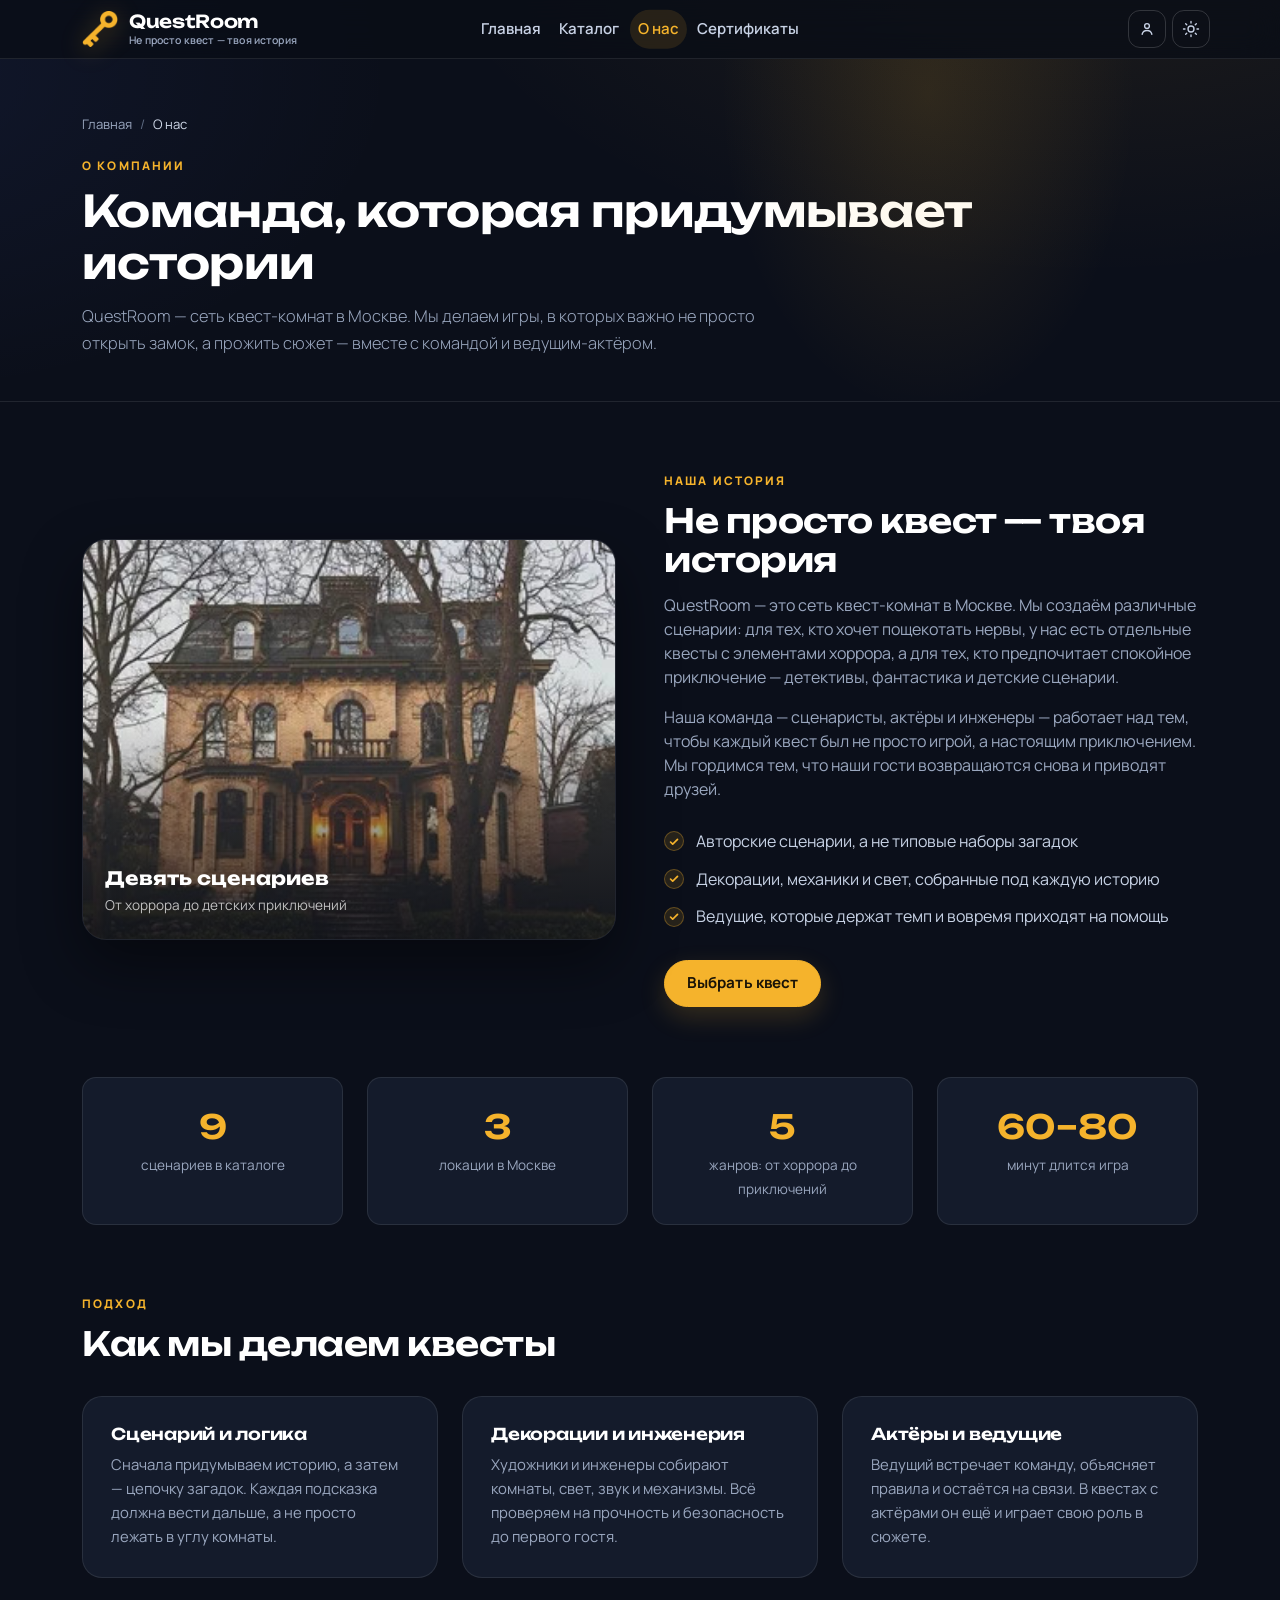
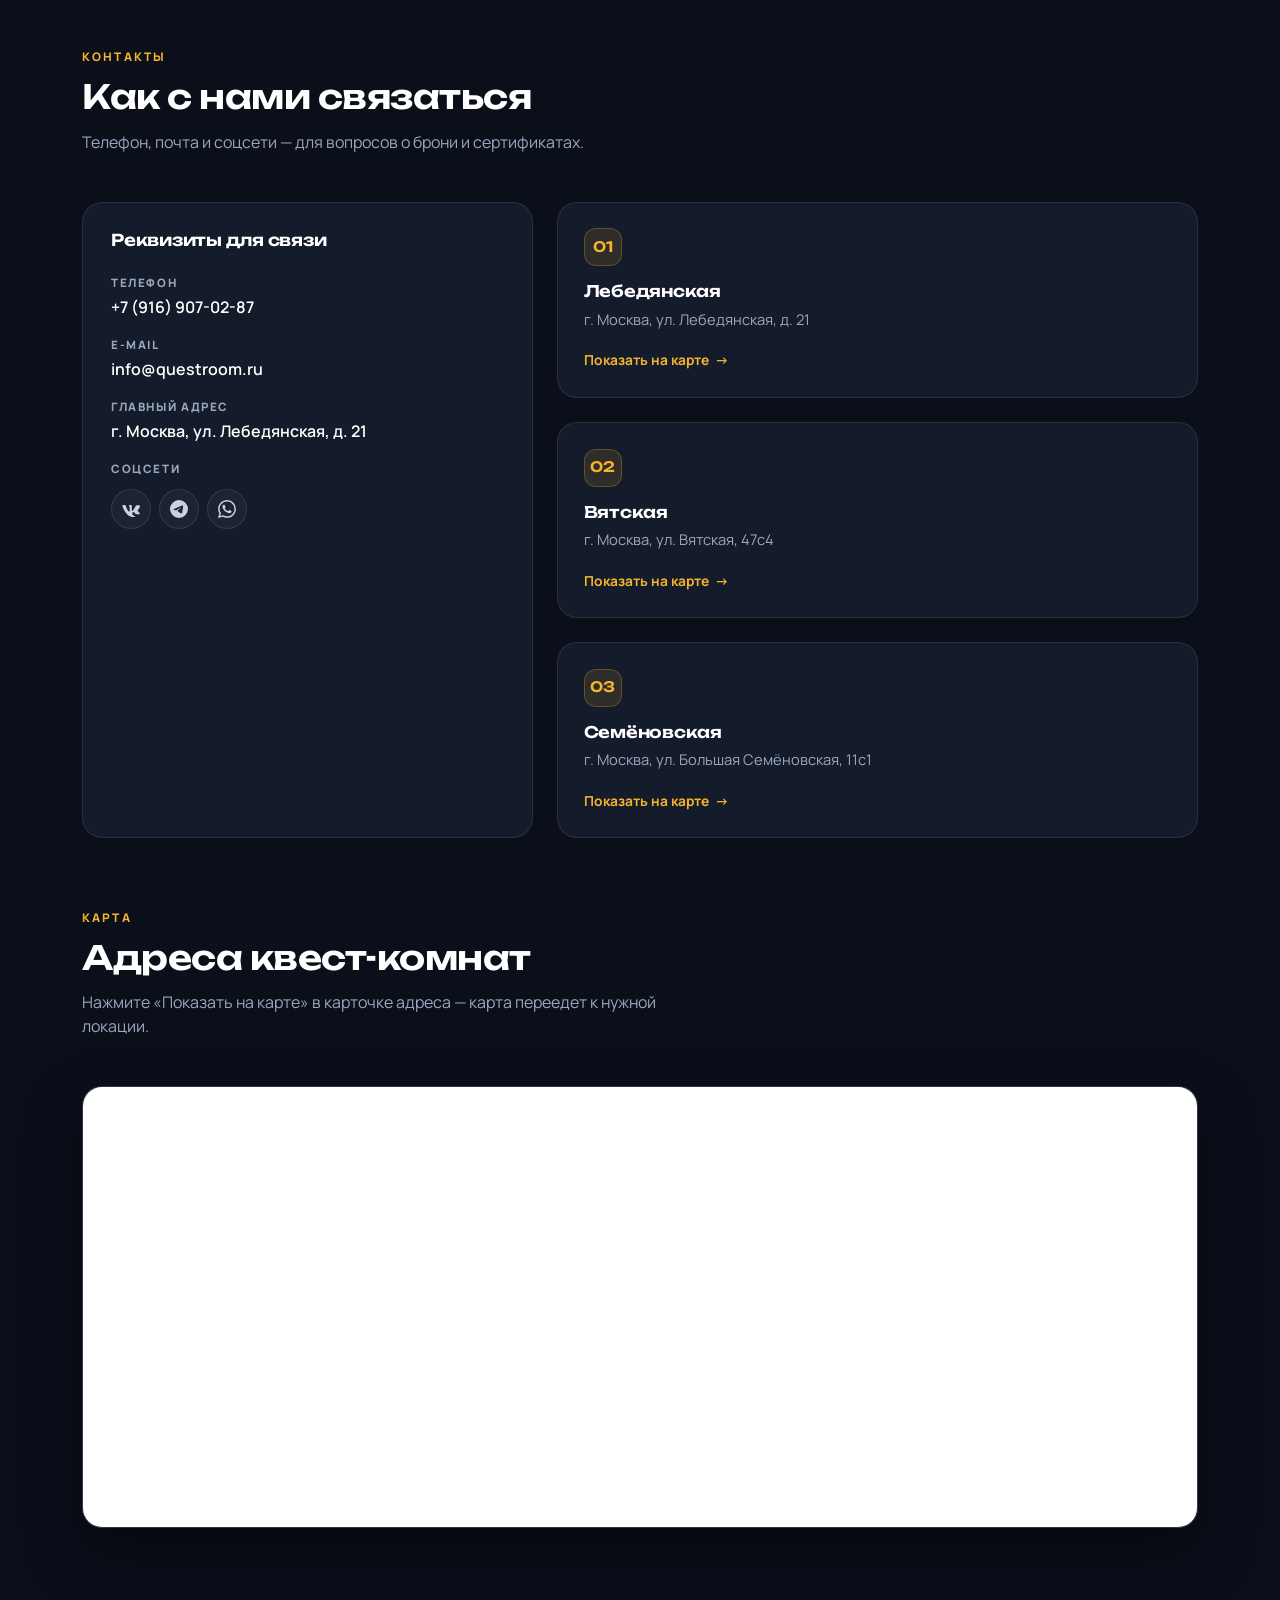
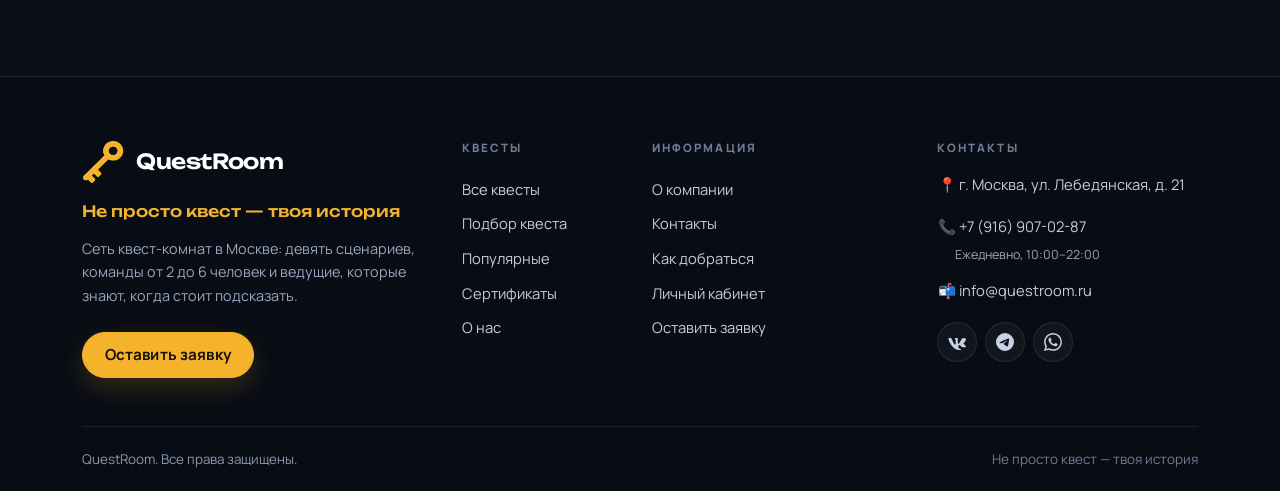
==== commit dfbd7227: "improvments for KR3" ====
--- a/about.html
+++ b/about.html
@@ -5,6 +5,16 @@
   <meta name="viewport" content="width=device-width, initial-scale=1.0">
   <title>О компании — QuestRoom</title>
   <meta name="description" content="О компании QuestRoom: история, команда, адреса квест-комнат в Москве, контакты и карта.">
+  <script>
+    (function () {
+      try {
+        var savedTheme = localStorage.getItem('qr_theme');
+        if (savedTheme === 'light' || savedTheme === 'dark') {
+          document.documentElement.setAttribute('data-bs-theme', savedTheme);
+        }
+      } catch (error) { /* localStorage недоступен */ }
+    })();
+  </script>
   <link rel="preconnect" href="https://fonts.googleapis.com">
   <link rel="preconnect" href="https://fonts.gstatic.com" crossorigin>
   <link href="https://fonts.googleapis.com/css2?family=Manrope:wght@400;500;600;700;800&family=Unbounded:wght@500;600;700&display=swap" rel="stylesheet">
@@ -26,9 +36,30 @@
           </span>
         </a>
 
-        <button class="navbar-toggler" type="button" data-bs-toggle="collapse" data-bs-target="#mainNavbar" aria-controls="mainNavbar" aria-expanded="false" aria-label="Переключить навигацию">
-          <span class="navbar-toggler-icon"></span>
-        </button>
+        <div class="nav-actions">
+          <a class="nav-icon-link" href="account.html" aria-label="Личный кабинет" title="Личный кабинет">
+            <svg viewBox="0 0 24 24" fill="none" stroke="currentColor" stroke-width="1.8" stroke-linecap="round" stroke-linejoin="round" aria-hidden="true">
+              <circle cx="12" cy="8" r="3.2"></circle>
+              <path d="M5.5 19c.8-3.2 3.3-5 6.5-5s5.7 1.8 6.5 5"></path>
+            </svg>
+          </a>
+          <button class="theme-toggle" id="themeToggle" type="button" aria-label="Включить светлую тему" aria-pressed="false" title="Включить светлую тему">
+            <span class="theme-toggle__icon theme-toggle__sun" aria-hidden="true">
+              <svg viewBox="0 0 24 24" fill="none" stroke="currentColor" stroke-width="1.8" stroke-linecap="round" stroke-linejoin="round">
+                <circle cx="12" cy="12" r="4"></circle>
+                <path d="M12 2v2M12 20v2M4.9 4.9l1.4 1.4M17.7 17.7l1.4 1.4M2 12h2M20 12h2M4.9 19.1l1.4-1.4M17.7 6.3l1.4-1.4"></path>
+              </svg>
+            </span>
+            <span class="theme-toggle__icon theme-toggle__moon" aria-hidden="true">
+              <svg viewBox="0 0 24 24" fill="none" stroke="currentColor" stroke-width="1.8" stroke-linecap="round" stroke-linejoin="round">
+                <path d="M20.5 14.5A8.5 8.5 0 0 1 9.5 3.5a8.5 8.5 0 1 0 11 11Z"></path>
+              </svg>
+            </span>
+          </button>
+          <button class="navbar-toggler" type="button" data-bs-toggle="collapse" data-bs-target="#mainNavbar" aria-controls="mainNavbar" aria-expanded="false" aria-label="Переключить навигацию">
+            <span class="navbar-toggler-icon"></span>
+          </button>
+        </div>
 
         <div class="collapse navbar-collapse" id="mainNavbar">
           <ul class="navbar-nav">
@@ -210,9 +241,9 @@
                 <li>
                   <span class="contact-label">Соцсети</span>
                   <ul class="socials mt-2">
-                    <li><a href="#" aria-label="ВКонтакте — ссылка-заглушка">ВКонтакте</a></li>
-                    <li><a href="#" aria-label="Telegram — ссылка-заглушка">Telegram</a></li>
-                    <li><a href="#" aria-label="WhatsApp — ссылка-заглушка">WhatsApp</a></li>
+                    <li><a href="#" aria-label="ВКонтакте" title="ВКонтакте"><svg viewBox="0 0 24 24" fill="currentColor" aria-hidden="true"><path d="M13.162 18.994c.609 0 .858-.406.851-.915-.031-1.917.714-2.949 2.059-1.604 1.488 1.488 1.796 2.519 3.603 2.519h3.2c.808 0 1.126-.26 1.126-.668 0-.613-.678-1.503-1.651-2.475-.857-.857-1.518-1.363-1.518-1.911 0-.474.291-.732.744-1.268 1.11-1.315 2.42-2.944 2.42-4.443 0-.871-.438-1.235-1.25-1.25h-3.2c-.716 0-1.043.375-1.22.795 0 0-1.433 3.484-3.463 5.748-.657.657-.956.866-1.315.866-.188 0-.469-.211-.469-.817V7.619c0-.75-.219-1.078-.844-1.078H9.843c-.469 0-.75.344-.75.672 0 .708 1.063.871 1.172 2.86v4.309c0 .93-.169 1.098-.528 1.098-.963 0-3.303-3.525-4.692-7.564-.272-.789-.544-1.11-1.263-1.11H1.582c-.797 0-.956.375-.956.795 0 .779 1.02 4.628 4.743 9.723 2.478 3.55 5.972 5.47 9.153 5.47h3.64z"/></svg></a></li>
+                    <li><a href="#" aria-label="Telegram" title="Telegram"><svg viewBox="0 0 24 24" fill="currentColor" aria-hidden="true"><path d="M11.944 0A12 12 0 0 0 0 12a12 12 0 0 0 12 12 12 12 0 0 0 12-12A12 12 0 0 0 12 0a12 12 0 0 0-.056 0zm4.962 7.224c.1-.002.321.023.465.14a.506.506 0 0 1 .171.325c.016.093.036.306.02.472-.18 1.898-.962 6.502-1.36 8.627-.168.9-.499 1.201-.82 1.23-.696.065-1.225-.46-1.9-.902-1.056-.693-1.653-1.124-2.678-1.8-1.185-.78-.417-1.21.258-1.91.177-.184 3.247-2.977 3.307-3.23.007-.032.014-.15-.056-.212s-.174-.041-.249-.024c-.106.024-1.793 1.14-5.061 3.345-.48.33-.913.49-1.302.48-.428-.008-1.252-.241-1.865-.44-.752-.245-1.349-.374-1.297-.789.027-.216.325-.437.893-.663 3.498-1.524 5.83-2.529 6.998-3.014 3.332-1.386 4.025-1.627 4.476-1.635z"/></svg></a></li>
+                    <li><a href="#" aria-label="WhatsApp" title="WhatsApp"><svg viewBox="0 0 24 24" fill="currentColor" aria-hidden="true"><path d="M17.472 14.382c-.297-.149-1.758-.867-2.03-.967-.273-.099-.471-.148-.67.15-.197.297-.767.966-.94 1.164-.173.199-.347.223-.644.075-.297-.15-1.255-.463-2.39-1.475-.883-.788-1.48-1.761-1.653-2.059-.173-.297-.018-.458.13-.606.134-.133.298-.347.446-.52.149-.174.198-.298.298-.497.099-.198.05-.371-.025-.52-.075-.149-.669-1.612-.916-2.207-.242-.579-.487-.5-.669-.51-.173-.008-.371-.01-.57-.01-.198 0-.52.074-.792.372-.272.297-1.04 1.016-1.04 2.479 0 1.462 1.065 2.875 1.213 3.074.149.198 2.096 3.2 5.077 4.487.709.306 1.262.489 1.694.625.712.227 1.36.195 1.871.118.571-.085 1.758-.719 2.006-1.413.248-.694.248-1.289.173-1.413-.074-.124-.272-.198-.57-.347m-5.421 7.403h-.004a9.87 9.87 0 0 1-5.031-1.378l-.361-.214-3.741.982.998-3.648-.235-.374a9.86 9.86 0 0 1-1.51-5.26c.001-5.45 4.436-9.884 9.888-9.884 2.64 0 5.122 1.03 6.988 2.898a9.825 9.825 0 0 1 2.893 6.994c-.003 5.45-4.437 9.884-9.885 9.884m8.413-18.297A11.815 11.815 0 0 0 12.05 0C5.495 0 .16 5.335.157 11.892c0 2.096.547 4.142 1.588 5.945L0 24l6.305-1.654a11.882 11.882 0 0 0 5.683 1.448h.005c6.554 0 11.89-5.335 11.893-11.893a11.821 11.821 0 0 0-3.48-8.413z"/></svg></a></li>
                   </ul>
                 </li>
               </ul>
@@ -220,6 +251,7 @@
           </div>
 
           <div class="col-12 col-lg-7">
+            <!-- Адреса и координаты локаций: дополните или замените при необходимости -->
             <div class="row g-4">
 
               <div class="col-12">
@@ -227,7 +259,7 @@
                   <span class="location-number">01</span>
                   <h3>Лебедянская</h3>
                   <address>г. Москва, ул. Лебедянская, д. 21</address>
-                  <button type="button" class="link-accent" data-map-lat="55.5880" data-map-lon="37.6725" data-map-zoom="16">
+                  <button type="button" class="link-accent" data-map-lat="55.6328" data-map-lon="37.7416" data-map-zoom="16">
                     Показать на карте <span aria-hidden="true">→</span>
                   </button>
                 </div>
@@ -308,6 +340,7 @@
           <h2 class="footer-title">Квесты</h2>
           <ul class="footer-links">
             <li><a href="catalog.html">Все квесты</a></li>
+            <li><a href="quiz.html">Подбор квеста</a></li>
             <li><a href="index.html#popular">Популярные</a></li>
             <li><a href="certificates.html">Сертификаты</a></li>
             <li><a href="about.html">О нас</a></li>
@@ -320,21 +353,23 @@
             <li><a href="about.html">О компании</a></li>
             <li><a href="about.html#contacts">Контакты</a></li>
             <li><a href="about.html#map">Как добраться</a></li>
+            <li><a href="account.html">Личный кабинет</a></li>
             <li><a href="order.html">Оставить заявку</a></li>
           </ul>
         </div>
 
         <div class="col-12 col-lg-3">
           <h2 class="footer-title">Контакты</h2>
-          <address class="footer-address">г. Москва, ул. Лебедянская, д. 21</address>
+          <address class="footer-address"><span class="footer-contact-emoji" aria-hidden="true">📍</span>г. Москва, ул. Лебедянская, д. 21</address>
           <ul class="footer-links mb-3">
-            <li><a href="tel:+79169070287">+7 (916) 907-02-87</a></li>
-            <li><a href="mailto:info@questroom.ru">info@questroom.ru</a></li>
+            <li><a href="tel:+79169070287"><span class="footer-contact-emoji" aria-hidden="true">📞</span>+7 (916) 907-02-87</a></li>
+            <li class="footer-hours">Ежедневно, 10:00–22:00</li>
+            <li><a href="mailto:info@questroom.ru"><span class="footer-contact-emoji" aria-hidden="true">📬</span>info@questroom.ru</a></li>
           </ul>
           <ul class="socials">
-            <li><a href="#" aria-label="ВКонтакте — ссылка-заглушка">ВКонтакте</a></li>
-            <li><a href="#" aria-label="Telegram — ссылка-заглушка">Telegram</a></li>
-            <li><a href="#" aria-label="WhatsApp — ссылка-заглушка">WhatsApp</a></li>
+            <li><a href="#" aria-label="ВКонтакте" title="ВКонтакте"><svg viewBox="0 0 24 24" fill="currentColor" aria-hidden="true"><path d="M13.162 18.994c.609 0 .858-.406.851-.915-.031-1.917.714-2.949 2.059-1.604 1.488 1.488 1.796 2.519 3.603 2.519h3.2c.808 0 1.126-.26 1.126-.668 0-.613-.678-1.503-1.651-2.475-.857-.857-1.518-1.363-1.518-1.911 0-.474.291-.732.744-1.268 1.11-1.315 2.42-2.944 2.42-4.443 0-.871-.438-1.235-1.25-1.25h-3.2c-.716 0-1.043.375-1.22.795 0 0-1.433 3.484-3.463 5.748-.657.657-.956.866-1.315.866-.188 0-.469-.211-.469-.817V7.619c0-.75-.219-1.078-.844-1.078H9.843c-.469 0-.75.344-.75.672 0 .708 1.063.871 1.172 2.86v4.309c0 .93-.169 1.098-.528 1.098-.963 0-3.303-3.525-4.692-7.564-.272-.789-.544-1.11-1.263-1.11H1.582c-.797 0-.956.375-.956.795 0 .779 1.02 4.628 4.743 9.723 2.478 3.55 5.972 5.47 9.153 5.47h3.64z"/></svg></a></li>
+            <li><a href="#" aria-label="Telegram" title="Telegram"><svg viewBox="0 0 24 24" fill="currentColor" aria-hidden="true"><path d="M11.944 0A12 12 0 0 0 0 12a12 12 0 0 0 12 12 12 12 0 0 0 12-12A12 12 0 0 0 12 0a12 12 0 0 0-.056 0zm4.962 7.224c.1-.002.321.023.465.14a.506.506 0 0 1 .171.325c.016.093.036.306.02.472-.18 1.898-.962 6.502-1.36 8.627-.168.9-.499 1.201-.82 1.23-.696.065-1.225-.46-1.9-.902-1.056-.693-1.653-1.124-2.678-1.8-1.185-.78-.417-1.21.258-1.91.177-.184 3.247-2.977 3.307-3.23.007-.032.014-.15-.056-.212s-.174-.041-.249-.024c-.106.024-1.793 1.14-5.061 3.345-.48.33-.913.49-1.302.48-.428-.008-1.252-.241-1.865-.44-.752-.245-1.349-.374-1.297-.789.027-.216.325-.437.893-.663 3.498-1.524 5.83-2.529 6.998-3.014 3.332-1.386 4.025-1.627 4.476-1.635z"/></svg></a></li>
+            <li><a href="#" aria-label="WhatsApp" title="WhatsApp"><svg viewBox="0 0 24 24" fill="currentColor" aria-hidden="true"><path d="M17.472 14.382c-.297-.149-1.758-.867-2.03-.967-.273-.099-.471-.148-.67.15-.197.297-.767.966-.94 1.164-.173.199-.347.223-.644.075-.297-.15-1.255-.463-2.39-1.475-.883-.788-1.48-1.761-1.653-2.059-.173-.297-.018-.458.13-.606.134-.133.298-.347.446-.52.149-.174.198-.298.298-.497.099-.198.05-.371-.025-.52-.075-.149-.669-1.612-.916-2.207-.242-.579-.487-.5-.669-.51-.173-.008-.371-.01-.57-.01-.198 0-.52.074-.792.372-.272.297-1.04 1.016-1.04 2.479 0 1.462 1.065 2.875 1.213 3.074.149.198 2.096 3.2 5.077 4.487.709.306 1.262.489 1.694.625.712.227 1.36.195 1.871.118.571-.085 1.758-.719 2.006-1.413.248-.694.248-1.289.173-1.413-.074-.124-.272-.198-.57-.347m-5.421 7.403h-.004a9.87 9.87 0 0 1-5.031-1.378l-.361-.214-3.741.982.998-3.648-.235-.374a9.86 9.86 0 0 1-1.51-5.26c.001-5.45 4.436-9.884 9.888-9.884 2.64 0 5.122 1.03 6.988 2.898a9.825 9.825 0 0 1 2.893 6.994c-.003 5.45-4.437 9.884-9.885 9.884m8.413-18.297A11.815 11.815 0 0 0 12.05 0C5.495 0 .16 5.335.157 11.892c0 2.096.547 4.142 1.588 5.945L0 24l6.305-1.654a11.882 11.882 0 0 0 5.683 1.448h.005c6.554 0 11.89-5.335 11.893-11.893a11.821 11.821 0 0 0-3.48-8.413z"/></svg></a></li>
           </ul>
         </div>
 
@@ -351,6 +386,7 @@
     🧩
   </button>
 
+  <script src="js/theme.js"></script>
   <script src="vendor/bootstrap/js/bootstrap.bundle.min.js"></script>
   <script src="js/custom.js"></script>
   <script src="js/about.js"></script>
--- a/css/custom.css
+++ b/css/custom.css
@@ -260,9 +260,92 @@
   background-image: url("data:image/svg+xml,%3csvg xmlns='http://www.w3.org/2000/svg' viewBox='0 0 30 30'%3e%3cpath stroke='rgba%28255, 255, 255, 0.85%29' stroke-linecap='round' stroke-miterlimit='10' stroke-width='2' d='M4 7h22M4 15h22M4 23h22'/%3e%3c/svg%3e");
 }
 
+/* Кнопки в правой части шапки: кабинет, тема, мобильное меню */
+.nav-actions {
+  display: flex;
+  align-items: center;
+  gap: 0.4rem;
+  margin-left: auto;
+}
+
+.nav-icon-link,
+.theme-toggle {
+  display: inline-flex;
+  align-items: center;
+  justify-content: center;
+  width: 38px;
+  height: 38px;
+  padding: 0;
+  color: #c8d2e5;
+  background: transparent;
+  border: 1px solid var(--qr-border-strong);
+  border-radius: 12px;
+  transition: color 0.18s ease, border-color 0.18s ease, background-color 0.18s ease;
+}
+
+.nav-icon-link:hover,
+.nav-icon-link:focus-visible,
+.theme-toggle:hover,
+.theme-toggle:focus-visible {
+  color: var(--qr-accent);
+  background: rgba(255, 255, 255, 0.06);
+  border-color: rgba(245, 179, 44, 0.45);
+}
+
+.nav-icon-link svg,
+.theme-toggle svg {
+  width: 18px;
+  height: 18px;
+}
+
+.theme-toggle {
+  position: relative;
+  overflow: hidden;
+}
+
+.theme-toggle__icon {
+  position: absolute;
+  inset: 0;
+  display: grid;
+  place-items: center;
+  transition: opacity 0.3s ease, transform 0.45s cubic-bezier(0.34, 1.56, 0.64, 1);
+}
+
+.theme-toggle__sun {
+  opacity: 1;
+  transform: rotate(0deg) scale(1);
+}
+
+.theme-toggle__moon {
+  opacity: 0;
+  transform: rotate(-90deg) scale(0.5);
+}
+
+[data-bs-theme="light"] .theme-toggle__sun {
+  opacity: 0;
+  transform: rotate(90deg) scale(0.5);
+}
+
+[data-bs-theme="light"] .theme-toggle__moon {
+  opacity: 1;
+  transform: rotate(0deg) scale(1);
+}
+
+[data-bs-theme="light"] .brand-logo,
+[data-bs-theme="light"] .footer-brand img {
+  filter: brightness(0.72) saturate(1.15);
+}
+
 @media (min-width: 992px) {
   .navbar-container {
     position: relative;
+  }
+
+  .navbar-container .nav-actions {
+    position: absolute;
+    top: 50%;
+    right: 0;
+    transform: translateY(-50%);
   }
 
   .navbar-container .navbar-collapse {
@@ -574,6 +657,34 @@
   font-size: 1.22rem;
   font-weight: 600;
   color: #ffffff;
+}
+
+.quest-rating {
+  display: flex;
+  flex-wrap: wrap;
+  align-items: center;
+  gap: 0.35rem;
+  min-height: 1rem;
+  margin: 0.2rem 0 0.65rem;
+  font-size: 0.78rem;
+  color: var(--qr-muted);
+}
+
+.quest-rating .rating-stars {
+  gap: 0.05rem;
+}
+
+.quest-rating .rating-star {
+  font-size: 0.82rem;
+}
+
+.quest-rating__value {
+  font-weight: 700;
+  color: var(--qr-text);
+}
+
+.quest-rating__count {
+  color: var(--qr-muted);
 }
 
 .quest-card .badge {
@@ -792,10 +903,6 @@
 }
 
 /* Нативные выпадающие списки: тёмный фон и светлый текст option */
-.form-select {
-  color-scheme: dark;
-}
-
 .form-select option,
 .form-select optgroup {
   color: var(--qr-text);
@@ -1096,20 +1203,28 @@
 
 .socials a {
   display: inline-flex;
-  padding: 0.45rem 0.95rem;
-  font-size: 0.82rem;
-  font-weight: 600;
+  align-items: center;
+  justify-content: center;
+  width: 40px;
+  height: 40px;
+  padding: 0;
   color: #c8d2e5;
   text-decoration: none;
   background: rgba(255, 255, 255, 0.04);
   border: 1px solid var(--qr-border);
-  border-radius: 999px;
-  transition: color 0.18s ease, border-color 0.18s ease;
+  border-radius: 50%;
+  transition: color 0.18s ease, border-color 0.18s ease, background-color 0.18s ease;
+}
+
+.socials a svg {
+  width: 18px;
+  height: 18px;
 }
 
 .socials a:hover {
   color: var(--qr-accent);
   border-color: rgba(245, 179, 44, 0.45);
+  background: rgba(255, 255, 255, 0.07);
 }
 
 .map-frame {
@@ -1373,6 +1488,19 @@
   color: #c3cde0;
 }
 
+.footer-contact-emoji {
+  display: inline-block;
+  width: 1.3em;
+  margin-right: 0.15rem;
+  text-align: center;
+}
+
+.footer-hours {
+  padding: 0.1rem 0 0.4rem 1.45em;
+  font-size: 0.78rem;
+  color: var(--qr-muted);
+}
+
 .footer-bottom {
   display: flex;
   flex-wrap: wrap;
@@ -1405,7 +1533,8 @@
   width: 48px;
   height: 48px;
   padding: 0;
-  font-size: 1.1rem;
+  font-size: 1.2rem;
+  line-height: 1;
   color: var(--qr-accent-ink);
   background-color: var(--qr-accent);
   border: 0;
@@ -1482,3 +1611,1122 @@
     transition-duration: 0.01ms !important;
   }
 }
+
+/* --------------------------------------------------------------------------
+   Отзывы
+   -------------------------------------------------------------------------- */
+
+.reviews-summary {
+  padding: 1.75rem;
+  background: var(--qr-surface);
+  border: 1px solid var(--qr-border);
+  border-radius: var(--qr-radius);
+}
+
+.reviews-summary__top {
+  display: flex;
+  align-items: flex-end;
+  gap: 0.9rem;
+  margin-bottom: 0.75rem;
+}
+
+.rating-big {
+  font-family: var(--qr-font-display);
+  font-size: 3rem;
+  font-weight: 600;
+  line-height: 0.95;
+  color: #ffffff;
+}
+
+.rating-stars {
+  display: inline-flex;
+  gap: 0.1rem;
+  line-height: 1;
+}
+
+.rating-star {
+  font-size: 1rem;
+  color: rgba(255, 255, 255, 0.18);
+}
+
+.rating-star.is-filled {
+  color: var(--qr-accent);
+}
+
+.rating-stars--lg .rating-star {
+  font-size: 1.25rem;
+}
+
+.rating-count {
+  margin-top: 0.35rem;
+  font-size: 0.82rem;
+  color: var(--qr-muted);
+}
+
+.rating-distribution {
+  display: grid;
+  gap: 0.45rem;
+  margin-top: 1.25rem;
+}
+
+.rating-row {
+  display: flex;
+  align-items: center;
+  gap: 0.55rem;
+  font-size: 0.78rem;
+  color: var(--qr-muted);
+}
+
+.rating-row__label {
+  width: 2.2rem;
+  flex-shrink: 0;
+}
+
+.rating-row__count {
+  width: 1.9rem;
+  flex-shrink: 0;
+  text-align: right;
+}
+
+.rating-bar {
+  flex: 1;
+  height: 6px;
+  overflow: hidden;
+  background: rgba(255, 255, 255, 0.08);
+  border-radius: 999px;
+}
+
+.rating-bar > span {
+  display: block;
+  height: 100%;
+  background: var(--qr-accent);
+  border-radius: inherit;
+}
+
+.reviews-toolbar {
+  display: flex;
+  flex-wrap: wrap;
+  align-items: center;
+  justify-content: space-between;
+  gap: 0.75rem;
+  margin-bottom: 1rem;
+}
+
+.reviews-toolbar .form-select {
+  width: auto;
+  min-width: 11rem;
+}
+
+.review-card {
+  padding: 1.4rem;
+  background: var(--qr-surface);
+  border: 1px solid var(--qr-border);
+  border-radius: var(--qr-radius-sm);
+}
+
+.review-card + .review-card {
+  margin-top: 1rem;
+}
+
+.review-card__head {
+  display: flex;
+  gap: 0.8rem;
+  align-items: flex-start;
+}
+
+.review-avatar {
+  display: grid;
+  place-items: center;
+  width: 42px;
+  height: 42px;
+  flex-shrink: 0;
+  font-family: var(--qr-font-display);
+  font-size: 1rem;
+  font-weight: 600;
+  color: var(--qr-accent);
+  background: var(--qr-accent-soft);
+  border: 1px solid rgba(245, 179, 44, 0.2);
+  border-radius: 50%;
+}
+
+.review-meta {
+  min-width: 0;
+}
+
+.review-author {
+  display: flex;
+  flex-wrap: wrap;
+  align-items: center;
+  gap: 0.45rem;
+  font-weight: 700;
+  color: #ffffff;
+}
+
+.review-date {
+  font-size: 0.76rem;
+  color: var(--qr-muted);
+}
+
+.review-verified {
+  display: inline-flex;
+  padding: 0.12rem 0.5rem;
+  font-size: 0.66rem;
+  font-weight: 700;
+  letter-spacing: 0.02em;
+  color: #7ee2a8;
+  background: rgba(46, 160, 67, 0.12);
+  border: 1px solid rgba(46, 160, 67, 0.24);
+  border-radius: 999px;
+}
+
+.review-text {
+  margin: 0.9rem 0 0;
+  font-size: 0.94rem;
+  line-height: 1.65;
+  color: #c7d2e5;
+}
+
+.review-form-card {
+  padding: clamp(1.4rem, 3vw, 2rem);
+  background: var(--qr-surface);
+  border: 1px solid var(--qr-border);
+  border-radius: var(--qr-radius);
+}
+
+.rating-input {
+  display: flex;
+  flex-direction: row-reverse;
+  justify-content: flex-end;
+  gap: 0.2rem;
+}
+
+.rating-input input {
+  position: absolute;
+  width: 1px;
+  height: 1px;
+  opacity: 0;
+}
+
+.rating-input label {
+  font-size: 1.7rem;
+  line-height: 1;
+  color: rgba(255, 255, 255, 0.2);
+  cursor: pointer;
+  transition: color 0.15s ease, transform 0.15s ease;
+}
+
+.rating-input label:hover,
+.rating-input label:hover ~ label,
+.rating-input input:checked ~ label {
+  color: var(--qr-accent);
+}
+
+.rating-input label:hover {
+  transform: scale(1.08);
+}
+
+.rating-input input:focus-visible + label {
+  outline: 2px solid var(--qr-accent);
+  outline-offset: 2px;
+  border-radius: 3px;
+}
+
+/* --------------------------------------------------------------------------
+   Подбор квеста
+   -------------------------------------------------------------------------- */
+
+.quiz-card {
+  padding: clamp(1.5rem, 4vw, 3rem);
+  background: var(--qr-surface);
+  border: 1px solid var(--qr-border);
+  border-radius: 26px;
+  box-shadow: var(--qr-shadow);
+}
+
+.quiz-progress {
+  height: 6px;
+  margin-bottom: 1.75rem;
+  overflow: hidden;
+  background: rgba(255, 255, 255, 0.08);
+  border-radius: 999px;
+}
+
+.quiz-progress .progress-bar {
+  height: 100%;
+  background: var(--qr-accent);
+  transition: width 0.35s ease;
+}
+
+.quiz-step__eyebrow {
+  display: block;
+  margin-bottom: 0.55rem;
+  font-size: 0.72rem;
+  font-weight: 800;
+  letter-spacing: 0.16em;
+  text-transform: uppercase;
+  color: var(--qr-accent);
+}
+
+.quiz-step h2 {
+  margin-bottom: 0.6rem;
+  font-size: clamp(1.35rem, 2.4vw, 1.8rem);
+  color: #ffffff;
+}
+
+.quiz-step__lead {
+  margin-bottom: 1.5rem;
+  color: var(--qr-muted);
+}
+
+.quiz-options {
+  display: grid;
+  grid-template-columns: repeat(2, minmax(0, 1fr));
+  gap: 0.75rem;
+}
+
+.quiz-option {
+  display: flex;
+  flex-direction: column;
+  gap: 0.25rem;
+  align-items: flex-start;
+  padding: 1rem 1.1rem;
+  text-align: left;
+  color: var(--qr-text);
+  background: rgba(255, 255, 255, 0.03);
+  border: 1px solid var(--qr-border-strong);
+  border-radius: 14px;
+  transition: border-color 0.16s ease, background-color 0.16s ease, transform 0.16s ease;
+}
+
+.quiz-option:hover {
+  border-color: rgba(245, 179, 44, 0.5);
+  transform: translateY(-2px);
+}
+
+.quiz-option strong {
+  font-size: 0.97rem;
+}
+
+.quiz-option span {
+  font-size: 0.82rem;
+  color: var(--qr-muted);
+}
+
+.quiz-option.is-selected {
+  background: var(--qr-accent-soft);
+  border-color: var(--qr-accent);
+}
+
+.quiz-option.is-selected strong {
+  color: var(--qr-accent);
+}
+
+.quiz-actions {
+  display: flex;
+  flex-wrap: wrap;
+  align-items: center;
+  justify-content: space-between;
+  gap: 0.75rem;
+  margin-top: 1.75rem;
+}
+
+.quiz-result__grid {
+  display: grid;
+  grid-template-columns: 1.05fr 0.95fr;
+  gap: 1.5rem;
+  align-items: start;
+}
+
+.quiz-result__media img {
+  width: 100%;
+  aspect-ratio: 4 / 3;
+  object-fit: cover;
+  border: 1px solid var(--qr-border);
+  border-radius: 18px;
+}
+
+.quiz-reasons {
+  display: grid;
+  gap: 0.55rem;
+  padding: 0;
+  margin: 1.25rem 0 1.5rem;
+  list-style: none;
+}
+
+.quiz-reasons li {
+  position: relative;
+  padding-left: 1.6rem;
+  font-size: 0.92rem;
+  color: #c7d2e5;
+}
+
+.quiz-reasons li::before {
+  content: "✓";
+  position: absolute;
+  left: 0;
+  font-weight: 800;
+  color: var(--qr-accent);
+}
+
+.quiz-alternatives {
+  display: grid;
+  gap: 0.6rem;
+  margin-top: 1.25rem;
+}
+
+.quiz-alt-card {
+  display: flex;
+  align-items: center;
+  gap: 0.8rem;
+  padding: 0.7rem;
+  color: var(--qr-text);
+  text-decoration: none;
+  background: rgba(255, 255, 255, 0.03);
+  border: 1px solid var(--qr-border);
+  border-radius: 12px;
+  transition: border-color 0.16s ease;
+}
+
+.quiz-alt-card:hover {
+  color: var(--qr-text);
+  border-color: rgba(245, 179, 44, 0.45);
+}
+
+.quiz-alt-card img {
+  width: 58px;
+  height: 46px;
+  object-fit: cover;
+  border-radius: 8px;
+}
+
+.quiz-alt-card strong {
+  display: block;
+  font-size: 0.86rem;
+}
+
+.quiz-alt-card span {
+  font-size: 0.76rem;
+  color: var(--qr-muted);
+}
+
+/* --------------------------------------------------------------------------
+   Бронирование
+   -------------------------------------------------------------------------- */
+
+.booking-card {
+  padding: clamp(1.35rem, 3vw, 1.9rem);
+  background: var(--qr-surface);
+  border: 1px solid var(--qr-border);
+  border-radius: var(--qr-radius);
+}
+
+.booking-card + .booking-card {
+  margin-top: 1rem;
+}
+
+.booking-step-title {
+  display: flex;
+  align-items: center;
+  gap: 0.7rem;
+  margin-bottom: 1.25rem;
+  font-size: 1.02rem;
+  color: #ffffff;
+}
+
+.booking-step-number {
+  display: inline-flex;
+  align-items: center;
+  justify-content: center;
+  width: 30px;
+  height: 30px;
+  flex-shrink: 0;
+  font-family: var(--qr-font-display);
+  font-size: 0.78rem;
+  color: var(--qr-accent);
+  background: var(--qr-accent-soft);
+  border: 1px solid rgba(245, 179, 44, 0.25);
+  border-radius: 9px;
+}
+
+.slot-grid {
+  display: grid;
+  grid-template-columns: repeat(4, minmax(0, 1fr));
+  gap: 0.5rem;
+}
+
+.slot-btn {
+  padding: 0.55rem 0.35rem;
+  font-size: 0.88rem;
+  font-weight: 700;
+  color: var(--qr-text);
+  background: rgba(255, 255, 255, 0.03);
+  border: 1px solid var(--qr-border-strong);
+  border-radius: 10px;
+  transition: color 0.15s ease, background-color 0.15s ease, border-color 0.15s ease;
+}
+
+.slot-btn:hover:not(:disabled) {
+  border-color: var(--qr-accent);
+}
+
+.slot-btn.is-active {
+  color: var(--qr-accent-ink);
+  background: var(--qr-accent);
+  border-color: var(--qr-accent);
+}
+
+.slot-btn:disabled {
+  color: var(--qr-muted);
+  text-decoration: line-through;
+  cursor: not-allowed;
+  opacity: 0.4;
+}
+
+.booking-summary {
+  position: sticky;
+  top: 96px;
+  padding: 1.6rem;
+  background: linear-gradient(160deg, var(--qr-surface-2), var(--qr-surface));
+  border: 1px solid var(--qr-border);
+  border-radius: var(--qr-radius);
+  box-shadow: var(--qr-shadow);
+}
+
+.booking-summary__head {
+  display: flex;
+  align-items: center;
+  justify-content: space-between;
+  gap: 1rem;
+  margin-bottom: 1rem;
+}
+
+.booking-summary__head h2 {
+  margin: 0;
+  font-size: 1.05rem;
+  color: #ffffff;
+}
+
+.summary-row {
+  display: flex;
+  justify-content: space-between;
+  gap: 1rem;
+  padding: 0.55rem 0;
+  font-size: 0.88rem;
+  color: var(--qr-muted);
+  border-bottom: 1px dashed var(--qr-border);
+}
+
+.summary-row strong {
+  font-weight: 600;
+  color: var(--qr-text);
+  text-align: right;
+}
+
+.summary-total {
+  display: flex;
+  align-items: baseline;
+  justify-content: space-between;
+  gap: 1rem;
+  margin-top: 0.9rem;
+  padding-top: 0.9rem;
+  border-top: 1px solid var(--qr-border);
+}
+
+.summary-total strong {
+  font-family: var(--qr-font-display);
+  font-size: 1.55rem;
+  font-weight: 600;
+  color: var(--qr-accent);
+}
+
+.summary-empty {
+  font-size: 0.85rem;
+  line-height: 1.55;
+  color: var(--qr-muted);
+}
+
+.booking-summary__note {
+  margin: 1rem 0 0;
+  font-size: 0.76rem;
+  line-height: 1.5;
+  color: var(--qr-muted);
+}
+
+.field-hint {
+  margin-top: 0.4rem;
+  font-size: 0.76rem;
+  color: var(--qr-muted);
+}
+
+.booking-success__code {
+  display: inline-block;
+  margin: 0.5rem 0 1rem;
+  padding: 0.4rem 0.8rem;
+  font-family: var(--qr-font-display);
+  font-size: 1.15rem;
+  color: var(--qr-accent);
+  background: var(--qr-accent-soft);
+  border: 1px dashed rgba(245, 179, 44, 0.4);
+  border-radius: 10px;
+}
+
+/* --------------------------------------------------------------------------
+   Личный кабинет
+   -------------------------------------------------------------------------- */
+
+.account-login {
+  max-width: 560px;
+  margin: 0 auto;
+  padding: clamp(1.5rem, 4vw, 2.5rem);
+  background: var(--qr-surface);
+  border: 1px solid var(--qr-border);
+  border-radius: var(--qr-radius);
+  box-shadow: var(--qr-shadow);
+}
+
+.account-header {
+  display: flex;
+  flex-wrap: wrap;
+  align-items: center;
+  justify-content: space-between;
+  gap: 1rem;
+  margin-bottom: 1.75rem;
+}
+
+.account-header h1 {
+  margin: 0;
+  font-size: clamp(1.6rem, 3vw, 2.2rem);
+}
+
+.account-greeting {
+  margin: 0;
+  font-size: clamp(1.6rem, 3vw, 2.2rem);
+}
+
+.profile-chip {
+  display: inline-flex;
+  align-items: center;
+  gap: 0.6rem;
+  padding: 0.45rem 0.8rem;
+  font-size: 0.82rem;
+  color: var(--qr-muted);
+  background: var(--qr-surface);
+  border: 1px solid var(--qr-border);
+  border-radius: 999px;
+}
+
+.profile-chip strong {
+  color: var(--qr-text);
+}
+
+.account-stats {
+  display: grid;
+  grid-template-columns: repeat(3, minmax(0, 1fr));
+  gap: 1rem;
+  margin-bottom: 1.75rem;
+}
+
+.account-stat {
+  padding: 1.15rem 1.25rem;
+  background: var(--qr-surface);
+  border: 1px solid var(--qr-border);
+  border-radius: var(--qr-radius-sm);
+}
+
+.account-stat strong {
+  display: block;
+  font-family: var(--qr-font-display);
+  font-size: 1.65rem;
+  font-weight: 600;
+  color: var(--qr-accent);
+}
+
+.account-stat span {
+  font-size: 0.8rem;
+  color: var(--qr-muted);
+}
+
+.account-tabs {
+  --bs-nav-tabs-border-color: var(--qr-border);
+  --bs-nav-tabs-link-active-bg: var(--qr-surface);
+  --bs-nav-tabs-link-active-color: var(--qr-accent);
+  --bs-nav-tabs-link-active-border-color: var(--qr-border) var(--qr-border) var(--qr-surface);
+  margin-bottom: 1.25rem;
+}
+
+.account-tabs .nav-link {
+  color: var(--qr-muted);
+  font-weight: 600;
+  border-radius: 10px 10px 0 0;
+}
+
+.account-tabs .nav-link:hover {
+  color: var(--qr-text);
+  border-color: transparent;
+}
+
+.booking-list {
+  display: grid;
+  gap: 0.85rem;
+}
+
+.booking-item {
+  display: grid;
+  grid-template-columns: 92px minmax(0, 1fr) auto;
+  gap: 1rem;
+  align-items: center;
+  padding: 1rem;
+  background: var(--qr-surface);
+  border: 1px solid var(--qr-border);
+  border-radius: var(--qr-radius-sm);
+}
+
+.booking-item--cancelled {
+  opacity: 0.62;
+}
+
+.booking-item__image {
+  width: 92px;
+  height: 72px;
+  object-fit: cover;
+  border-radius: 10px;
+}
+
+.booking-item__title {
+  margin: 0 0 0.2rem;
+  font-size: 0.98rem;
+  color: #ffffff;
+}
+
+.booking-item__meta {
+  display: flex;
+  flex-wrap: wrap;
+  gap: 0.2rem 0.9rem;
+  font-size: 0.78rem;
+  color: var(--qr-muted);
+}
+
+.booking-item__side {
+  display: flex;
+  flex-direction: column;
+  align-items: flex-end;
+  gap: 0.45rem;
+  text-align: right;
+}
+
+.booking-item__price {
+  font-family: var(--qr-font-display);
+  font-size: 1rem;
+  font-weight: 600;
+  color: var(--qr-text);
+}
+
+.booking-status {
+  display: inline-flex;
+  padding: 0.2rem 0.55rem;
+  font-size: 0.68rem;
+  font-weight: 700;
+  letter-spacing: 0.03em;
+  text-transform: uppercase;
+  border-radius: 999px;
+}
+
+.booking-status--upcoming {
+  color: #8bd49c;
+  background: rgba(46, 160, 67, 0.14);
+}
+
+.booking-status--done {
+  color: #9db9ff;
+  background: rgba(88, 120, 255, 0.15);
+}
+
+.booking-status--cancelled {
+  color: #ff9b9b;
+  background: rgba(220, 53, 69, 0.14);
+}
+
+.empty-state {
+  padding: 2.5rem 1rem;
+  text-align: center;
+  color: var(--qr-muted);
+  background: var(--qr-surface);
+  border: 1px dashed var(--qr-border-strong);
+  border-radius: var(--qr-radius);
+}
+
+.empty-state h3 {
+  font-size: 1.05rem;
+  color: var(--qr-text);
+}
+
+/* --------------------------------------------------------------------------
+   Адаптивность новых блоков
+   -------------------------------------------------------------------------- */
+
+@media (max-width: 991.98px) {
+  .booking-summary {
+    position: static;
+  }
+
+  .quiz-result__grid {
+    grid-template-columns: 1fr;
+  }
+}
+
+@media (max-width: 767.98px) {
+  .quiz-options {
+    grid-template-columns: 1fr;
+  }
+
+  .account-stats {
+    grid-template-columns: 1fr;
+  }
+
+  .booking-item {
+    grid-template-columns: 74px minmax(0, 1fr);
+  }
+
+  .booking-item__image {
+    width: 74px;
+    height: 64px;
+  }
+
+  .booking-item__side {
+    grid-column: 1 / -1;
+    flex-direction: row;
+    align-items: center;
+    justify-content: space-between;
+    text-align: left;
+  }
+}
+
+@media (max-width: 575.98px) {
+  .slot-grid {
+    grid-template-columns: repeat(3, minmax(0, 1fr));
+  }
+
+  .reviews-summary {
+    padding: 1.35rem;
+  }
+}
+
+/* --------------------------------------------------------------------------
+   Светлая тема
+   -------------------------------------------------------------------------- */
+
+html[data-bs-theme="light"] {
+  color-scheme: light;
+}
+
+[data-bs-theme="light"] {
+  --qr-bg: #f4efe5;
+  --qr-bg-soft: #efe8da;
+  --qr-surface: #fffaf1;
+  --qr-surface-2: #f8f1e4;
+  --qr-border: rgba(40, 32, 18, 0.12);
+  --qr-border-strong: rgba(40, 32, 18, 0.22);
+  --qr-text: #231f18;
+  --qr-muted: #6f6657;
+  --qr-accent: #b7791f;
+  --qr-accent-hover: #9d6514;
+  --qr-accent-soft: rgba(183, 121, 31, 0.13);
+  --qr-accent-ink: #1b1407;
+  --qr-shadow: 0 24px 60px rgba(80, 60, 20, 0.16);
+  --bs-body-bg: var(--qr-bg);
+  --bs-body-color: var(--qr-text);
+  --bs-emphasis-color: #1b1710;
+  --bs-secondary-color: var(--qr-muted);
+  --bs-secondary-rgb: 111, 102, 87;
+  --bs-border-color: var(--qr-border);
+  --bs-border-color-translucent: var(--qr-border);
+  --bs-link-color: #9a640d;
+  --bs-link-hover-color: #7c4f08;
+  --bs-primary: var(--qr-accent);
+  --bs-primary-rgb: 183, 121, 31;
+  --bs-focus-ring-color: rgba(183, 121, 31, 0.3);
+  --bs-tertiary-bg: var(--qr-surface-2);
+  --bs-secondary-bg: var(--qr-surface);
+}
+
+[data-bs-theme="light"] body {
+  background-image:
+    radial-gradient(1100px 620px at 85% -12%, rgba(183, 121, 31, 0.12), transparent 62%),
+    radial-gradient(900px 560px at -10% 8%, rgba(88, 120, 255, 0.06), transparent 58%);
+}
+
+[data-bs-theme="light"] .site-nav {
+  background: rgba(250, 246, 237, 0.86);
+}
+
+[data-bs-theme="light"] .brand-name,
+[data-bs-theme="light"] .hero-stats strong,
+[data-bs-theme="light"] .section-title,
+[data-bs-theme="light"] .quest-card .card-title,
+[data-bs-theme="light"] .quest-card .price,
+[data-bs-theme="light"] .feature-card h3,
+[data-bs-theme="light"] .page-hero h1,
+[data-bs-theme="light"] .accordion-button,
+[data-bs-theme="light"] .info-card h3,
+[data-bs-theme="light"] .location-card h3,
+[data-bs-theme="light"] .contact-list a,
+[data-bs-theme="light"] .contact-list span,
+[data-bs-theme="light"] .cert-card__name,
+[data-bs-theme="light"] .cta-band h2,
+[data-bs-theme="light"] .modal-title,
+[data-bs-theme="light"] .footer-brand .brand-name,
+[data-bs-theme="light"] .rating-big,
+[data-bs-theme="light"] .review-author,
+[data-bs-theme="light"] .quiz-step h2,
+[data-bs-theme="light"] .booking-step-title,
+[data-bs-theme="light"] .booking-summary__head h2,
+[data-bs-theme="light"] .booking-item__title,
+[data-bs-theme="light"] .empty-state h3 {
+  color: var(--qr-text);
+}
+
+[data-bs-theme="light"] .site-nav .nav-link {
+  color: #5f584b;
+}
+
+[data-bs-theme="light"] .site-nav .nav-link:hover,
+[data-bs-theme="light"] .site-nav .nav-link:focus-visible {
+  color: #231f18;
+  background: rgba(0, 0, 0, 0.05);
+}
+
+[data-bs-theme="light"] .site-nav .nav-link.active {
+  color: var(--qr-accent);
+  background: var(--qr-accent-soft);
+}
+
+[data-bs-theme="light"] .nav-icon-link,
+[data-bs-theme="light"] .theme-toggle {
+  color: #5f584b;
+}
+
+[data-bs-theme="light"] .nav-icon-link:hover,
+[data-bs-theme="light"] .theme-toggle:hover {
+  color: var(--qr-accent);
+  background: rgba(0, 0, 0, 0.05);
+}
+
+[data-bs-theme="light"] .navbar-toggler-icon {
+  background-image: url("data:image/svg+xml,%3csvg xmlns='http://www.w3.org/2000/svg' viewBox='0 0 30 30'%3e%3cpath stroke='rgba%2840, 32, 18, 0.75%29' stroke-linecap='round' stroke-miterlimit='10' stroke-width='2' d='M4 7h22M4 15h22M4 23h22'/%3e%3c/svg%3e");
+}
+
+[data-bs-theme="light"] .form-control,
+[data-bs-theme="light"] .form-select {
+  color: var(--qr-text);
+  background-color: rgba(40, 32, 18, 0.035);
+  border-color: var(--qr-border-strong);
+}
+
+[data-bs-theme="light"] .form-control:focus,
+[data-bs-theme="light"] .form-select:focus {
+  color: var(--qr-text);
+  background-color: rgba(255, 250, 241, 0.9);
+}
+
+[data-bs-theme="light"] .form-control::placeholder {
+  color: #8a8172;
+}
+
+[data-bs-theme="light"] .input-group-text {
+  color: #5f584b;
+  background-color: rgba(40, 32, 18, 0.04);
+}
+
+[data-bs-theme="light"] .form-select option,
+[data-bs-theme="light"] .form-select optgroup {
+  color: var(--qr-text);
+  background-color: var(--qr-surface);
+}
+
+[data-bs-theme="light"] .form-select option:checked {
+  color: var(--qr-text);
+  background-color: #f0e2c8;
+}
+
+[data-bs-theme="light"] .form-label {
+  color: #5f584b;
+}
+
+[data-bs-theme="light"] .form-check-input {
+  background-color: rgba(40, 32, 18, 0.05);
+}
+
+[data-bs-theme="light"] .form-check-label {
+  color: #4f483b;
+}
+
+[data-bs-theme="light"] .btn-outline-secondary {
+  --bs-btn-color: #4d463a;
+  --bs-btn-border-color: rgba(40, 32, 18, 0.25);
+  --bs-btn-hover-color: #231f18;
+  --bs-btn-hover-bg: rgba(0, 0, 0, 0.06);
+  --bs-btn-hover-border-color: rgba(40, 32, 18, 0.4);
+  --bs-btn-active-color: #231f18;
+  --bs-btn-active-bg: rgba(0, 0, 0, 0.1);
+}
+
+[data-bs-theme="light"] .btn-secondary {
+  --bs-btn-bg: rgba(40, 32, 18, 0.08);
+  --bs-btn-hover-bg: rgba(40, 32, 18, 0.14);
+}
+
+[data-bs-theme="light"] .breadcrumb {
+  --bs-breadcrumb-divider-color: #a49a88;
+  --bs-breadcrumb-item-active-color: #4f483b;
+}
+
+[data-bs-theme="light"] .breadcrumb a {
+  color: #7a7162;
+}
+
+[data-bs-theme="light"] .table th {
+  color: #4f483b;
+}
+
+[data-bs-theme="light"] .check-list li,
+[data-bs-theme="light"] .review-text,
+[data-bs-theme="light"] .quiz-reasons li {
+  color: #4f483b;
+}
+
+[data-bs-theme="light"] .review-text {
+  color: #4f483b;
+}
+
+[data-bs-theme="light"] .review-star,
+[data-bs-theme="light"] .rating-star {
+  color: rgba(40, 32, 18, 0.18);
+}
+
+[data-bs-theme="light"] .rating-star.is-filled {
+  color: var(--qr-accent);
+}
+
+[data-bs-theme="light"] .rating-bar {
+  background: rgba(40, 32, 18, 0.09);
+}
+
+[data-bs-theme="light"] .review-verified {
+  color: #1f7a3a;
+  background: rgba(46, 160, 67, 0.1);
+  border-color: rgba(46, 160, 67, 0.24);
+}
+
+[data-bs-theme="light"] .rating-input label {
+  color: rgba(40, 32, 18, 0.2);
+}
+
+[data-bs-theme="light"] .rating-input label:hover,
+[data-bs-theme="light"] .rating-input label:hover ~ label,
+[data-bs-theme="light"] .rating-input input:checked ~ label {
+  color: var(--qr-accent);
+}
+
+[data-bs-theme="light"] .quiz-progress {
+  background: rgba(40, 32, 18, 0.08);
+}
+
+[data-bs-theme="light"] .quiz-option,
+[data-bs-theme="light"] .quiz-alt-card,
+[data-bs-theme="light"] .slot-btn {
+  color: var(--qr-text);
+  background: rgba(40, 32, 18, 0.035);
+}
+
+[data-bs-theme="light"] .quiz-option.is-selected {
+  color: var(--qr-text);
+  background: var(--qr-accent-soft);
+}
+
+[data-bs-theme="light"] .quiz-option.is-selected strong {
+  color: var(--qr-accent);
+}
+
+[data-bs-theme="light"] .slot-btn.is-active {
+  color: var(--qr-accent-ink);
+  background: var(--qr-accent);
+}
+
+[data-bs-theme="light"] .contact-list a:hover,
+[data-bs-theme="light"] .socials a,
+[data-bs-theme="light"] .cert-list li,
+[data-bs-theme="light"] .footer-links a,
+[data-bs-theme="light"] .footer-address {
+  color: #4f483b;
+}
+
+[data-bs-theme="light"] .socials a {
+  background: rgba(40, 32, 18, 0.04);
+}
+
+[data-bs-theme="light"] .site-footer {
+  background: #e9e1d2;
+}
+
+[data-bs-theme="light"] .footer-title {
+  color: #8b8170;
+}
+
+[data-bs-theme="light"] .footer-links a:hover {
+  color: var(--qr-accent);
+}
+
+[data-bs-theme="light"] .footer-text,
+[data-bs-theme="light"] .footer-bottom {
+  color: #7a7162;
+}
+
+[data-bs-theme="light"] .footer-slogan {
+  color: #8a5a0a;
+}
+
+[data-bs-theme="light"] .account-tabs .nav-link {
+  color: #6f6657;
+}
+
+[data-bs-theme="light"] .account-tabs .nav-link.active {
+  color: var(--qr-accent);
+  background: var(--qr-surface);
+}
+
+[data-bs-theme="light"] .booking-status--upcoming {
+  color: #1f7a3a;
+  background: rgba(46, 160, 67, 0.1);
+}
+
+[data-bs-theme="light"] .booking-status--done {
+  color: #3153a8;
+  background: rgba(88, 120, 255, 0.1);
+}
+
+[data-bs-theme="light"] .booking-status--cancelled {
+  color: #a52b35;
+  background: rgba(220, 53, 69, 0.1);
+}
+
+[data-bs-theme="light"] .btn-close {
+  filter: none;
+}
+
+[data-bs-theme="light"] .alert-info {
+  --bs-alert-color: #2f5266;
+  --bs-alert-bg: #eaf3f8;
+  --bs-alert-border-color: #cfe0ea;
+}
+
+[data-bs-theme="light"] .hero::before {
+  background: radial-gradient(closest-side, rgba(183, 121, 31, 0.18), transparent 75%);
+}
+
+[data-bs-theme="light"] .page-hero::before {
+  background: radial-gradient(closest-side, rgba(183, 121, 31, 0.13), transparent 72%);
+}
+
+[data-bs-theme="light"] .about-media::after {
+  background: linear-gradient(180deg, transparent 45%, rgba(30, 24, 12, 0.7));
+}
